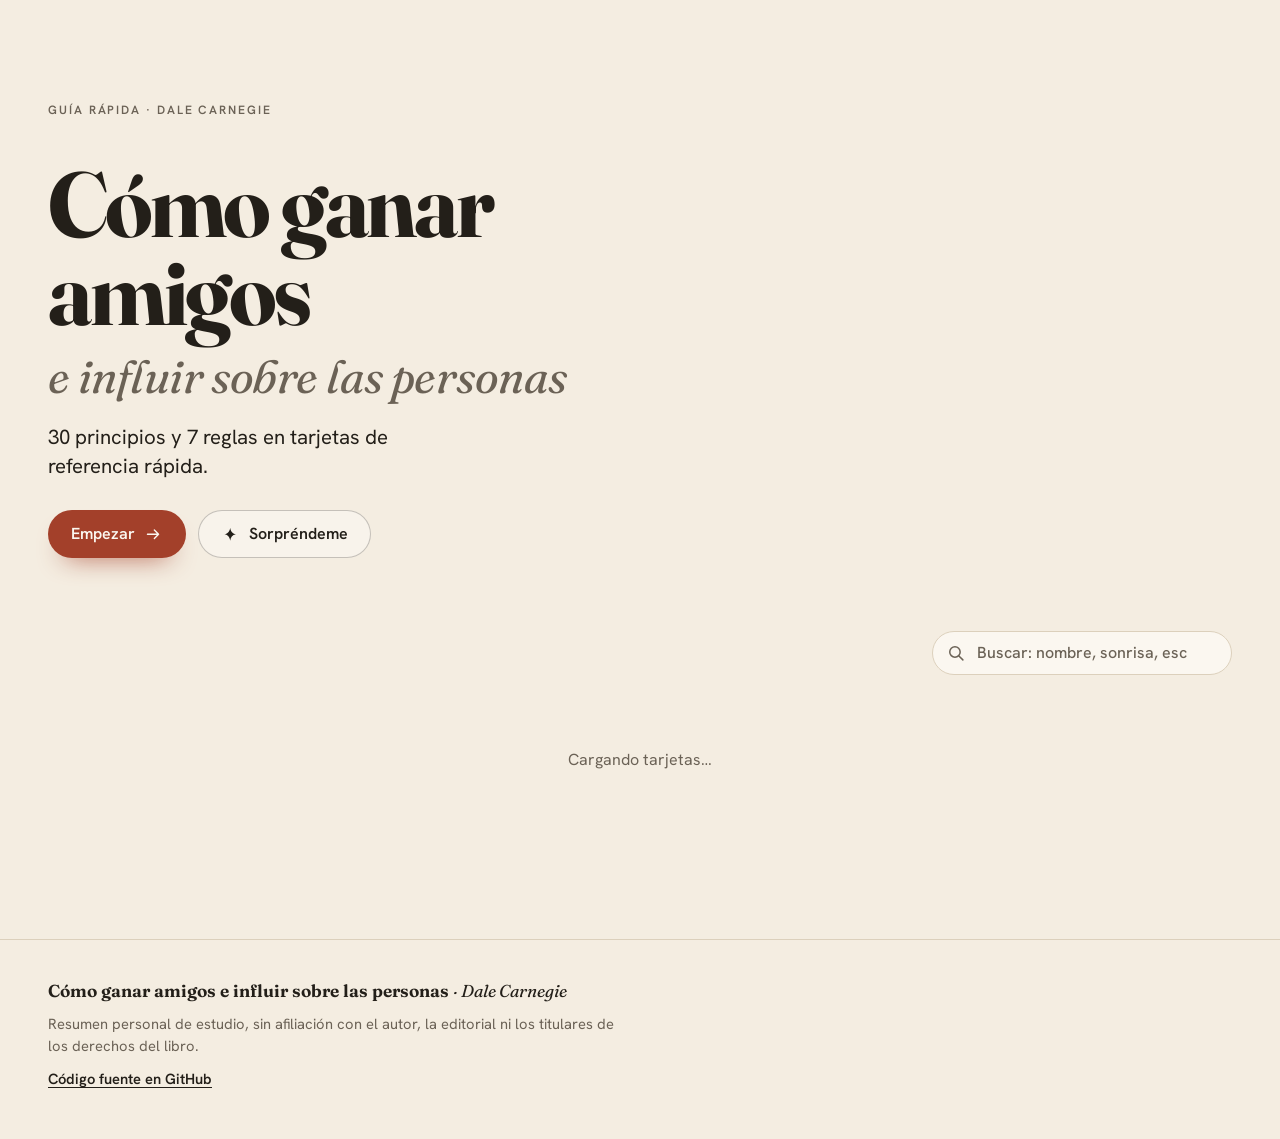
==== index.html @ 1bff11ca "Agrega la estructura de la página y los estilos editoriales Inicio, barra de secciones, galería y vi" ====
<!doctype html>
<html lang="es">
<head>
  <meta charset="utf-8">
  <meta name="viewport" content="width=device-width, initial-scale=1, viewport-fit=cover">
  <title>Cómo ganar amigos e influir sobre las personas · 30 principios y 7 reglas</title>
  <meta name="description" content="Los 30 principios y las 7 reglas del libro de Dale Carnegie en tarjetas de referencia rápida: qué significa cada uno, cómo aplicarlo y un mapa general.">
  <meta name="theme-color" content="#F4EDE1">
  <meta name="color-scheme" content="light">
  <link rel="canonical" href="https://metapro-art.github.io/como-ganar-amigos/">

  <!-- Compartir en redes (Open Graph y Twitter Card): las URL deben ser absolutas -->
  <meta property="og:type" content="website">
  <meta property="og:locale" content="es_LA">
  <meta property="og:site_name" content="Cómo ganar amigos · Tarjetas">
  <meta property="og:title" content="Cómo ganar amigos e influir sobre las personas">
  <meta property="og:description" content="30 principios y 7 reglas en tarjetas de referencia rápida.">
  <meta property="og:url" content="https://metapro-art.github.io/como-ganar-amigos/">
  <meta property="og:image" content="https://metapro-art.github.io/como-ganar-amigos/assets/img/og.jpg">
  <meta property="og:image:type" content="image/jpeg">
  <meta property="og:image:width" content="1200">
  <meta property="og:image:height" content="630">
  <meta property="og:image:alt" content="Mapa con los 30 principios del libro, agrupados en sus 4 partes.">
  <meta name="twitter:card" content="summary_large_image">
  <meta name="twitter:title" content="Cómo ganar amigos e influir sobre las personas">
  <meta name="twitter:description" content="30 principios y 7 reglas en tarjetas de referencia rápida.">
  <meta name="twitter:image" content="https://metapro-art.github.io/como-ganar-amigos/assets/img/og.jpg">
  <meta name="twitter:image:alt" content="Mapa con los 30 principios del libro, agrupados en sus 4 partes.">

  <link rel="icon" href="assets/icons/favicon.svg" type="image/svg+xml">
  <link rel="apple-touch-icon" href="assets/icons/apple-touch-icon.png">

  <link rel="preconnect" href="https://fonts.googleapis.com">
  <link rel="preconnect" href="https://fonts.gstatic.com" crossorigin>
  <link rel="stylesheet" href="https://fonts.googleapis.com/css2?family=Fraunces:ital,opsz,wght,SOFT@0,9..144,400..800,100;1,9..144,400..800,100&family=Hanken+Grotesk:wght@400..700&display=swap">
  <link rel="stylesheet" href="assets/css/styles.css">

  <link rel="preload" href="data/cards.json" as="fetch" crossorigin>
  <link rel="modulepreload" href="assets/js/data.js">
  <link rel="modulepreload" href="assets/js/search.js">
  <link rel="modulepreload" href="assets/js/gallery.js">
  <link rel="modulepreload" href="assets/js/viewer.js">
  <link rel="modulepreload" href="assets/js/ui.js">
  <script type="module" src="assets/js/app.js"></script>
</head>
<body>
  <!-- Iconos reutilizables: <svg class="icon"><use href="#i-nombre"/></svg> -->
  <svg xmlns="http://www.w3.org/2000/svg" hidden>
    <symbol id="i-arrow" viewBox="0 0 24 24"><path d="M4.5 12h14.5M13.5 6.5 19 12l-5.5 5.5"/></symbol>
    <symbol id="i-spark" viewBox="0 0 24 24"><path fill="currentColor" stroke="none" d="M12 3.5c.5 4.4 2.6 7.5 7.5 8.5-4.9 1-7 4.1-7.5 8.5-.5-4.4-2.6-7.5-7.5-8.5 4.9-1 7-4.1 7.5-8.5Z"/></symbol>
    <symbol id="i-search" viewBox="0 0 24 24"><circle cx="10.75" cy="10.75" r="6.25"/><path d="m15.5 15.5 4.75 4.75"/></symbol>
    <symbol id="i-close" viewBox="0 0 24 24"><path d="M6.5 6.5l11 11M17.5 6.5l-11 11"/></symbol>
    <symbol id="i-prev" viewBox="0 0 24 24"><path d="M14.5 5.5 8 12l6.5 6.5"/></symbol>
    <symbol id="i-next" viewBox="0 0 24 24"><path d="M9.5 5.5 16 12l-6.5 6.5"/></symbol>
    <symbol id="i-text" viewBox="0 0 24 24"><path d="M5 6.5h14M5 10.5h14M5 14.5h14M5 18.5h8.5"/></symbol>
    <symbol id="i-image" viewBox="0 0 24 24"><rect x="4.5" y="3" width="15" height="18" rx="2.5"/><path d="M8 8h8M8 11.5h5"/></symbol>
    <symbol id="i-download" viewBox="0 0 24 24"><path d="M12 4v11.5M7 10.5l5 5 5-5M5 19.5h14"/></symbol>
    <symbol id="i-share" viewBox="0 0 24 24"><path d="M12 14.5V3.75M8 7.5l4-4 4 4"/><path d="M8.5 10.5H7.25A2.25 2.25 0 0 0 5 12.75v5.5a2.25 2.25 0 0 0 2.25 2.25h9.5A2.25 2.25 0 0 0 19 18.25v-5.5a2.25 2.25 0 0 0-2.25-2.25H15.5"/></symbol>
    <symbol id="i-copy" viewBox="0 0 24 24"><rect x="8.5" y="8.5" width="11" height="11" rx="2.25"/><path d="M15.5 8.5V6.75A2.25 2.25 0 0 0 13.25 4.5h-6.5A2.25 2.25 0 0 0 4.5 6.75v6.5a2.25 2.25 0 0 0 2.25 2.25H8.5"/></symbol>
  </svg>

  <a class="skip-link" href="#galeria">Saltar a las tarjetas</a>

  <header class="hero">
    <div class="container hero-inner">
      <div class="hero-text">
        <p class="eyebrow">Guía rápida · Dale Carnegie</p>
        <h1 class="hero-title">
          Cómo ganar amigos
          <span class="hero-title-sub">e influir sobre las personas</span>
        </h1>
        <p class="hero-lead">30 principios y 7 reglas en tarjetas de referencia rápida.</p>
        <div class="hero-actions">
          <a class="btn btn-primary" href="#/mapa">
            Empezar <svg class="icon" aria-hidden="true"><use href="#i-arrow"/></svg>
          </a>
          <button class="btn btn-secondary" type="button" data-action="random">
            <svg class="icon" aria-hidden="true"><use href="#i-spark"/></svg> Sorpréndeme
          </button>
        </div>
      </div>
      <div class="hero-deck" aria-hidden="true"></div>
    </div>
  </header>

  <div class="sectionbar-sentinel" aria-hidden="true"></div>
  <nav class="sectionbar" aria-label="Secciones y búsqueda">
    <div class="container sectionbar-inner">
      <div class="chips" role="group" aria-label="Filtrar por sección"></div>
      <form class="search" role="search" action="#">
        <div class="search-field">
          <svg class="icon search-icon" aria-hidden="true"><use href="#i-search"/></svg>
          <label class="visually-hidden" for="buscar">Buscar en las tarjetas</label>
          <input class="search-input" id="buscar" type="search" placeholder="Buscar: nombre, sonrisa, escuchar…"
                 autocomplete="off" spellcheck="false" enterkeyhint="search">
          <button class="icon-btn search-clear" type="button" aria-label="Borrar búsqueda">
            <svg class="icon" aria-hidden="true"><use href="#i-close"/></svg>
          </button>
        </div>
        <button class="icon-btn search-toggle" type="button" aria-label="Buscar" aria-expanded="false" aria-controls="buscar">
          <svg class="icon" aria-hidden="true"><use href="#i-search"/></svg>
        </button>
      </form>
    </div>
  </nav>

  <main id="galeria" class="container gallery-wrap" tabindex="-1">
    <p class="search-status" role="status" aria-live="polite"></p>
    <div class="gallery" aria-busy="true">
      <p class="gallery-loading">Cargando tarjetas…</p>
    </div>
    <div class="empty" hidden>
      <p class="empty-title">No encontramos tarjetas con esa búsqueda.</p>
      <p>Prueba con otra palabra o mira todas las tarjetas.</p>
      <button class="btn btn-secondary" type="button" data-action="reset">Ver todas</button>
    </div>
    <noscript><p class="gallery-loading">Activa JavaScript para ver las tarjetas.</p></noscript>
  </main>

  <footer class="site-footer">
    <div class="container footer-inner">
      <p class="footer-title">Cómo ganar amigos e influir sobre las personas <span>· Dale Carnegie</span></p>
      <p>Resumen personal de estudio, sin afiliación con el autor, la editorial ni los titulares de los derechos del libro.
        <span data-note></span></p>
      <p><a href="https://github.com/Metapro-art/como-ganar-amigos">Código fuente en GitHub</a></p>
    </div>
  </footer>

  <div class="toast" role="status" aria-live="polite" aria-atomic="true"></div>

  <!-- Visor a pantalla completa -->
  <dialog class="viewer" aria-labelledby="visor-titulo" aria-describedby="visor-contador">
    <div class="viewer-glow" aria-hidden="true"></div>
    <header class="viewer-bar">
      <p class="viewer-section"><span class="viewer-dot" aria-hidden="true"></span><span class="viewer-section-label"></span></p>
      <p class="viewer-counter" id="visor-contador"></p>
      <button class="icon-btn viewer-close" type="button" aria-label="Cerrar visor" title="Cerrar (Esc)">
        <svg class="icon" aria-hidden="true"><use href="#i-close"/></svg>
      </button>
    </header>
    <h2 class="visually-hidden" id="visor-titulo"></h2>

    <div class="viewer-body">
      <figure class="viewer-stage">
        <div class="viewer-frame">
          <img class="viewer-placeholder" alt="" aria-hidden="true" draggable="false">
          <img class="viewer-img" alt="" draggable="false">
        </div>
      </figure>
      <section class="viewer-text" id="visor-texto" aria-label="Texto de la tarjeta" hidden></section>
    </div>

    <footer class="viewer-tools">
      <button class="tool" type="button" data-action="prev" title="Anterior (←)">
        <svg class="icon" aria-hidden="true"><use href="#i-prev"/></svg><span>Anterior</span>
      </button>
      <button class="tool" type="button" data-action="text" aria-expanded="false" aria-controls="visor-texto">
        <svg class="icon icon-when-closed" aria-hidden="true"><use href="#i-text"/></svg>
        <svg class="icon icon-when-open" aria-hidden="true"><use href="#i-image"/></svg>
        <span class="label-when-closed">Ver texto</span>
        <span class="label-when-open">Ocultar texto</span>
      </button>
      <a class="tool" data-action="download" href="#" download>
        <svg class="icon" aria-hidden="true"><use href="#i-download"/></svg><span>Descargar</span>
      </a>
      <button class="tool" type="button" data-action="share">
        <svg class="icon" aria-hidden="true"><use href="#i-share"/></svg><span>Compartir</span>
      </button>
      <button class="tool" type="button" data-action="next" title="Siguiente (→)">
        <svg class="icon" aria-hidden="true"><use href="#i-next"/></svg><span>Siguiente</span>
      </button>
    </footer>

    <p class="visually-hidden" aria-live="polite" data-live></p>
    <div class="toast" role="status" aria-live="polite" aria-atomic="true"></div>
  </dialog>
</body>
</html>
---- assets/css/styles.css ----
/* ==========================================================================
   Cómo ganar amigos — tarjetas de referencia rápida
   Mobile-first. Paleta, tipografías y medidas en las variables de :root.
   Los colores de cada sección llegan desde cards.json como --c (decorativo)
   y --c-text (versión con contraste AA para texto pequeño).
   ========================================================================== */

:root {
  --paper: #F4EDE1;
  --paper-2: #EDE4D3;
  --paper-light: #FBF7F0;
  --ink: #231F19;
  --muted: #6B6256;
  --line: #DCD0BC;
  --night: #17130F;
  --accent: #A3402A; /* terracota (Parte 1) */
  --accent-strong: #8A3522;

  --font-display: "Fraunces", "Iowan Old Style", "Palatino Linotype", "Book Antiqua", Georgia, serif;
  --font-text: "Hanken Grotesk", system-ui, -apple-system, "Segoe UI", Roboto, "Helvetica Neue", Arial, sans-serif;

  --card-ratio: 1440 / 2560; /* app.js lo actualiza desde cards.json */
  --card-ratio-n: 0.5625;

  --radius: 14px;
  --radius-sm: 10px;
  --shadow-1: 0 1px 2px rgb(35 31 25 / 0.07), 0 10px 22px -14px rgb(35 31 25 / 0.38);
  --shadow-2: 0 2px 6px rgb(35 31 25 / 0.08), 0 24px 44px -20px rgb(35 31 25 / 0.55);
  --ease: cubic-bezier(0.2, 0.75, 0.25, 1);
  --gutter: clamp(16px, 4.5vw, 48px);
  --bar-h: 60px;

  color-scheme: light;
}

/* ---------- Base ---------- */

*,
*::before,
*::after {
  box-sizing: border-box;
}

html {
  -webkit-text-size-adjust: 100%;
  text-size-adjust: 100%;
  scroll-padding-top: calc(var(--bar-h) + 16px);
}

html.has-viewer {
  overflow: hidden;
}

body {
  margin: 0;
  min-height: 100vh;
  background: var(--paper);
  color: var(--ink);
  font: 400 1rem/1.55 var(--font-text);
  -webkit-font-smoothing: antialiased;
  -moz-osx-font-smoothing: grayscale;
  -webkit-tap-highlight-color: transparent;
}

h1,
h2,
h3,
h4,
p,
ol,
ul,
figure {
  margin: 0;
}

img,
svg {
  display: block;
  max-width: 100%;
}

button,
input {
  font: inherit;
  color: inherit;
}

button {
  cursor: pointer;
}

a {
  color: inherit;
}

[hidden] {
  display: none !important;
}

:focus-visible {
  outline: 3px solid var(--ink);
  outline-offset: 3px;
}

.icon {
  width: 1.25em;
  height: 1.25em;
  flex: none;
  fill: none;
  stroke: currentColor;
  stroke-width: 1.8;
  stroke-linecap: round;
  stroke-linejoin: round;
}

.visually-hidden {
  position: absolute !important;
  width: 1px;
  height: 1px;
  margin: -1px;
  padding: 0;
  overflow: hidden;
  clip: rect(0 0 0 0);
  clip-path: inset(50%);
  white-space: nowrap;
  border: 0;
}

.skip-link {
  position: absolute;
  top: 12px;
  left: 12px;
  z-index: 100;
  padding: 10px 18px;
  border-radius: 999px;
  background: var(--ink);
  color: var(--paper-light);
  font-weight: 600;
  text-decoration: none;
  transform: translateY(-180%);
  transition: transform 0.2s var(--ease);
}

.skip-link:focus {
  transform: none;
}

.container {
  width: 100%;
  max-width: 1400px;
  margin-inline: auto;
  padding-left: max(var(--gutter), env(safe-area-inset-left));
  padding-right: max(var(--gutter), env(safe-area-inset-right));
}

.eyebrow {
  font: 600 0.75rem/1.35 var(--font-text);
  letter-spacing: 0.16em;
  text-transform: uppercase;
  color: var(--c-text, var(--muted));
}

/* ---------- Botones ---------- */

.btn {
  display: inline-flex;
  align-items: center;
  justify-content: center;
  gap: 0.55em;
  min-height: 48px;
  padding: 0.75em 1.4em;
  border: 1.5px solid transparent;
  border-radius: 999px;
  font: 600 1rem/1.1 var(--font-text);
  text-decoration: none;
  white-space: nowrap;
  transition: background-color 0.2s, border-color 0.2s, box-shadow 0.2s, transform 0.2s var(--ease);
}

.btn:active {
  transform: translateY(1px);
}

.btn .icon {
  width: 1.15em;
  height: 1.15em;
}

.btn-primary {
  background: var(--accent);
  color: var(--paper-light);
  box-shadow: 0 14px 26px -16px rgb(163 64 42 / 0.95);
}

.btn-primary:hover {
  background: var(--accent-strong);
}

.btn-secondary {
  border-color: rgb(35 31 25 / 0.24);
  background: rgb(255 255 255 / 0.35);
  color: var(--ink);
}

.btn-secondary:hover {
  border-color: var(--ink);
  background: rgb(255 255 255 / 0.6);
}

.btn-small {
  min-height: 42px;
  padding: 0.55em 1.1em;
  font-size: 0.92rem;
}

.icon-btn {
  display: inline-grid;
  place-items: center;
  width: 44px;
  height: 44px;
  flex: none;
  padding: 0;
  border: 0;
  border-radius: 50%;
  background: transparent;
  color: inherit;
}

.icon-btn .icon {
  width: 22px;
  height: 22px;
}

/* ---------- Inicio (hero) ---------- */

.hero {
  position: relative;
  overflow: hidden;
  padding-block: clamp(36px, 8vw, 104px) clamp(28px, 5vw, 64px);
}

.hero-inner {
  display: grid;
  grid-template-columns: minmax(0, 1fr);
  gap: clamp(28px, 6vw, 56px);
  align-items: center;
}

.hero-title {
  margin-top: 0.45em;
  font: 700 clamp(2.75rem, 9vw, 5.75rem)/0.96 var(--font-display);
  letter-spacing: -0.035em;
  text-wrap: balance;
}

.hero-title-sub {
  display: block;
  margin-top: 0.32em;
  font-size: 0.5em;
  font-style: italic;
  font-weight: 400;
  line-height: 1.15;
  letter-spacing: -0.012em;
  color: var(--muted);
}

.hero-lead {
  max-width: 31ch;
  margin: 1.15rem 0 1.75rem;
  font-size: clamp(1.07rem, 1.6vw, 1.3rem);
  line-height: 1.45;
}

.hero-actions {
  display: flex;
  flex-wrap: wrap;
  gap: 12px;
}

/* Abanico decorativo con las portadas de cada parte */
.hero-deck {
  --deck-w: clamp(100px, 27vw, 190px);
  position: relative;
  width: 100%;
  max-width: 560px;
  height: calc(var(--deck-w) * 1.78 + 28px);
  margin-inline: auto;
}

.deck-card {
  position: absolute;
  bottom: 6px;
  left: 50%;
  width: var(--deck-w);
  margin-left: calc(var(--deck-w) / -2);
  border-radius: var(--radius-sm);
  overflow: hidden;
  box-shadow: var(--shadow-2);
  transform-origin: 50% 165%;
  transform: rotate(calc(var(--i) * 7deg));
  transition: transform 0.4s var(--ease), box-shadow 0.4s;
}

.deck-card img {
  width: 100%;
  height: auto;
  background: var(--paper-2);
}

@media (hover: hover) {
  .deck-card:hover {
    transform: rotate(calc(var(--i) * 7deg)) translateY(-16px);
  }
}

@media (min-width: 900px) {
  .hero-inner {
    grid-template-columns: minmax(0, 1.15fr) minmax(0, 0.85fr);
  }

  .hero-deck {
    --deck-w: clamp(150px, 14vw, 205px);
  }
}

/* ---------- Barra fija: secciones y búsqueda ---------- */

.sectionbar-sentinel {
  height: 1px;
}

.sectionbar {
  position: sticky;
  top: 0;
  z-index: 30;
  background: rgb(244 237 225 / 0.92);
  -webkit-backdrop-filter: blur(12px) saturate(1.3);
  backdrop-filter: blur(12px) saturate(1.3);
  border-bottom: 1px solid transparent;
  transition: border-color 0.2s, box-shadow 0.25s;
}

.sectionbar.is-stuck {
  border-bottom-color: var(--line);
  box-shadow: 0 12px 30px -24px rgb(35 31 25 / 0.6);
}

.sectionbar-inner {
  display: flex;
  align-items: center;
  gap: 8px;
  min-height: var(--bar-h);
}

.chips {
  flex: 1;
  min-width: 0;
  display: flex;
  gap: 8px;
  margin-left: -6px;
  padding: 10px 32px 10px 6px;
  overflow-x: auto;
  scrollbar-width: none;
  -webkit-mask-image: linear-gradient(90deg, #000 calc(100% - 32px), transparent);
  mask-image: linear-gradient(90deg, #000 calc(100% - 32px), transparent);
}

.chips::-webkit-scrollbar {
  display: none;
}

.chip {
  flex: none;
  display: inline-flex;
  align-items: center;
  gap: 8px;
  min-height: 40px;
  padding: 0 16px;
  border: 1px solid var(--line);
  border-radius: 999px;
  background: rgb(255 255 255 / 0.4);
  color: var(--ink);
  font: 600 0.92rem/1 var(--font-text);
  white-space: nowrap;
  transition: background-color 0.2s, border-color 0.2s, color 0.2s;
}

.chip:hover {
  border-color: var(--c-text, var(--ink));
}

.chip-dot {
  width: 9px;
  height: 9px;
  border-radius: 50%;
  background: var(--c);
}

.chip[aria-pressed="true"] {
  border-color: transparent;
  background: var(--c-text, var(--ink));
  color: var(--paper-light);
}

.chip[aria-pressed="true"] .chip-dot {
  background: var(--paper-light);
}

.search {
  display: flex;
  align-items: center;
  flex: none;
}

.search-field {
  position: relative;
  display: none;
  align-items: center;
  width: 100%;
}

.search-input {
  width: 100%;
  height: 44px;
  padding: 0 44px 0 44px;
  border: 1px solid var(--line);
  border-radius: 999px;
  background: var(--paper-light);
  color: var(--ink);
  font: 500 1rem/1 var(--font-text);
  -webkit-appearance: none;
  appearance: none;
}

.search-input::placeholder {
  color: var(--muted);
  opacity: 1;
}

.search-input:focus {
  outline: none;
  border-color: var(--ink);
  box-shadow: 0 0 0 3px rgb(35 31 25 / 0.16);
}

.search-input::-webkit-search-cancel-button {
  display: none;
  -webkit-appearance: none;
}

.search-icon {
  position: absolute;
  left: 14px;
  width: 20px;
  height: 20px;
  color: var(--muted);
  pointer-events: none;
}

.search-clear {
  position: absolute;
  right: 2px;
  display: none;
  width: 40px;
  height: 40px;
  color: var(--muted);
}

.search-clear:hover {
  color: var(--ink);
}

.sectionbar.has-query .search-clear {
  display: inline-grid;
}

.search-toggle {
  border: 1px solid var(--line);
  background: rgb(255 255 255 / 0.4);
}

.search-toggle:hover {
  border-color: var(--ink);
}

/* Pantallas angostas: la búsqueda se despliega en lugar de los chips */
@media (max-width: 1079.98px) {
  .sectionbar.is-searching .chips,
  .sectionbar.is-searching .search-toggle {
    display: none;
  }

  .sectionbar.is-searching .search {
    flex: 1;
    padding-block: 8px;
  }

  .sectionbar.is-searching .search-field {
    display: flex;
  }

  .sectionbar.is-searching .search-clear {
    display: inline-grid;
  }
}

@media (min-width: 1080px) {
  .search-toggle {
    display: none;
  }

  .search-field {
    display: flex;
    width: 300px;
  }
}

/* ---------- Galería ---------- */

.gallery-wrap {
  padding-bottom: clamp(56px, 8vw, 104px);
}

.gallery-wrap:focus {
  outline: none;
}

.search-status:not(:empty) {
  padding-top: 22px;
  color: var(--muted);
  font-weight: 600;
}

.gallery-loading {
  padding-block: 64px;
  color: var(--muted);
  text-align: center;
}

.group {
  padding-top: clamp(36px, 6vw, 72px);
}

.group:not([hidden]) ~ .group:not([hidden]) {
  margin-top: clamp(36px, 6vw, 72px);
  border-top: 1px solid var(--line);
}

.group-head {
  display: grid;
  grid-template-columns: auto minmax(0, 1fr);
  column-gap: clamp(14px, 2.6vw, 30px);
  align-items: start;
  margin-bottom: clamp(22px, 3vw, 36px);
}

.group-num {
  font: 700 clamp(4.4rem, 13vw, 8.25rem)/0.8 var(--font-display);
  letter-spacing: -0.045em;
  font-variant-numeric: lining-nums;
  color: var(--c);
  user-select: none;
}

.group-text {
  padding-top: 0.3rem;
}

.group-title {
  max-width: 30ch;
  margin-top: 0.4rem;
  font: 650 clamp(1.4rem, 2.8vw, 2.05rem)/1.12 var(--font-display);
  letter-spacing: -0.018em;
  text-wrap: balance;
}

.group-summary {
  max-width: 62ch;
  margin-top: 0.6rem;
  color: var(--muted);
  font-size: clamp(0.98rem, 1.2vw, 1.06rem);
}

.group-note {
  margin-top: 0.5rem;
  color: var(--muted);
  font-size: 0.88rem;
  font-style: italic;
}

.grid {
  display: grid;
  grid-template-columns: repeat(2, minmax(0, 1fr));
  gap: 26px 14px;
  padding: 0;
  list-style: none;
}

@media (min-width: 600px) {
  .grid {
    grid-template-columns: repeat(3, minmax(0, 1fr));
    gap: 30px 18px;
  }
}

@media (min-width: 760px) {
  .grid {
    grid-template-columns: repeat(4, minmax(0, 1fr));
  }
}

@media (min-width: 1100px) {
  .grid {
    grid-template-columns: repeat(5, minmax(0, 1fr));
    gap: 34px 22px;
  }
}

@media (min-width: 1360px) {
  .grid {
    grid-template-columns: repeat(6, minmax(0, 1fr));
  }
}

/* Grupo de una sola tarjeta (el mapa): miniatura y texto lado a lado */
.group--single {
  display: grid;
  grid-template-columns: minmax(0, 5fr) minmax(0, 6fr);
  gap: 18px;
  align-items: center;
}

.group--single .grid {
  order: -1;
  grid-template-columns: minmax(0, 1fr);
}

.group--single .group-head {
  grid-template-columns: minmax(0, 1fr);
  row-gap: 10px;
  margin: 0;
}

@media (min-width: 760px) {
  .group--single {
    grid-template-columns: minmax(0, 230px) minmax(0, 1fr);
    gap: clamp(28px, 4vw, 52px);
  }
}

.tile-link {
  display: block;
  border-radius: 12px;
  text-decoration: none;
}

.tile-link:focus-visible {
  outline-color: var(--c-text, var(--ink));
  outline-offset: 5px;
}

.tile-media {
  display: block;
  aspect-ratio: var(--card-ratio);
  border-radius: var(--radius-sm);
  overflow: hidden;
  background: var(--paper-2);
  background: color-mix(in srgb, var(--c) 16%, var(--paper-2));
  box-shadow: var(--shadow-1);
  transition: transform 0.3s var(--ease), box-shadow 0.3s var(--ease);
}

/* Las miniaturas se cargan al acercarse a la pantalla (gallery.js) y aparecen con un fundido */
.tile-media img {
  width: 100%;
  height: 100%;
  object-fit: cover;
  opacity: 0;
  transition: opacity 0.35s ease;
}

.tile-media img.is-loaded {
  opacity: 1;
}

@media (hover: hover) {
  .tile-link:hover .tile-media {
    transform: translateY(-4px);
    box-shadow: var(--shadow-2);
  }
}

.tile-cap {
  display: flex;
  align-items: baseline;
  gap: 0.5em;
  margin-top: 0.75rem;
  padding-inline: 2px;
}

.tile-cap--stack {
  flex-direction: column;
  gap: 0.25rem;
}

.tile-num {
  min-width: 1.05em;
  font: 700 1.2rem/1 var(--font-display);
  font-variant-numeric: lining-nums;
  color: var(--c-text);
}

.tile-kicker {
  font: 700 0.68rem/1.2 var(--font-text);
  letter-spacing: 0.15em;
  text-transform: uppercase;
  color: var(--c-text);
}

.tile-title {
  font-size: 0.93rem;
  font-weight: 500;
  line-height: 1.3;
  text-wrap: pretty;
}

.empty {
  display: grid;
  justify-items: center;
  gap: 10px;
  margin-top: 40px;
  padding: 36px 24px;
  border: 1px dashed var(--line);
  border-radius: var(--radius);
  color: var(--muted);
  text-align: center;
}

.empty-title {
  color: var(--ink);
  font: 650 1.3rem/1.25 var(--font-display);
}

.empty .btn {
  margin-top: 8px;
}

/* ---------- Pie ---------- */

.site-footer {
  padding-block: 40px calc(48px + env(safe-area-inset-bottom));
  border-top: 1px solid var(--line);
  color: var(--muted);
  font-size: 0.92rem;
}

.footer-inner {
  display: grid;
  gap: 10px;
}

.footer-inner > p {
  max-width: 72ch;
}

.footer-title {
  color: var(--ink);
  font: 650 1.08rem/1.3 var(--font-display);
}

.footer-title span {
  font-style: italic;
  font-weight: 400;
}

.site-footer a {
  color: var(--ink);
  font-weight: 600;
  text-underline-offset: 3px;
}

/* ---------- Avisos (toast) ---------- */

.toast {
  position: fixed;
  left: 50%;
  bottom: calc(24px + env(safe-area-inset-bottom));
  z-index: 60;
  max-width: min(92vw, 420px);
  padding: 12px 20px;
  border-radius: 999px;
  background: var(--ink);
  color: var(--paper-light);
  font-size: 0.95rem;
  font-weight: 600;
  text-align: center;
  box-shadow: var(--shadow-2);
  opacity: 0;
  pointer-events: none;
  transform: translate(-50%, 16px);
  transition: opacity 0.2s, transform 0.3s var(--ease);
}

.toast.is-visible {
  opacity: 1;
  transform: translate(-50%, 0);
}

.toast:empty {
  visibility: hidden;
}

/* ==========================================================================
   Visor a pantalla completa
   ========================================================================== */

.viewer {
  position: fixed;
  inset: 0;
  width: 100%;
  height: 100%;
  max-width: none;
  max-height: none;
  margin: 0;
  padding: 0;
  border: 0;
  overflow: hidden;
  background: var(--night);
  color: var(--paper);
  overscroll-behavior: contain;
}

.viewer[open] {
  display: grid;
  /* minmax(0, …): un rótulo largo no debe ensanchar el visor más que la pantalla */
  grid-template-columns: minmax(0, 1fr);
  grid-template-rows: auto minmax(0, 1fr) auto;
  animation: viewer-in 0.25s ease both;
}

.viewer.is-closing {
  animation: viewer-out 0.18s ease both;
}

.viewer::backdrop {
  background: var(--night);
}

@keyframes viewer-in {
  from {
    opacity: 0;
  }
}

@keyframes viewer-out {
  to {
    opacity: 0;
  }
}

/* Resplandor con el color de la sección */
.viewer-glow {
  position: absolute;
  inset: 0;
  pointer-events: none;
  color: var(--c, var(--muted));
  background: radial-gradient(70% 55% at 50% 42%, currentColor, transparent 72%);
  opacity: 0.34;
  transition: color 0.5s ease;
}

.viewer-bar,
.viewer-body,
.viewer-tools {
  position: relative;
  z-index: 1;
}

.viewer-bar {
  display: flex;
  align-items: center;
  gap: 14px;
  padding: calc(8px + env(safe-area-inset-top)) max(10px, env(safe-area-inset-right)) 6px max(18px, env(safe-area-inset-left));
}

.viewer-section {
  flex: 1;
  min-width: 0;
  display: flex;
  align-items: center;
  gap: 10px;
  color: rgb(244 237 225 / 0.84);
  font: 600 0.72rem/1.2 var(--font-text);
  letter-spacing: 0.14em;
  text-transform: uppercase;
}

.viewer-section-label {
  overflow: hidden;
  text-overflow: ellipsis;
  white-space: nowrap;
}

.viewer-dot {
  flex: none;
  width: 10px;
  height: 10px;
  border-radius: 50%;
  background: var(--c);
  box-shadow: 0 0 0 2px rgb(244 237 225 / 0.3);
}

.viewer-counter {
  color: rgb(244 237 225 / 0.92);
  font: 600 1.05rem/1 var(--font-display);
  font-variant-numeric: lining-nums tabular-nums;
  white-space: nowrap;
}

.viewer .icon-btn {
  background: rgb(244 237 225 / 0.08);
}

.viewer .icon-btn:hover {
  background: rgb(244 237 225 / 0.18);
}

.viewer :focus-visible {
  outline-color: var(--paper);
}

.viewer-body {
  display: grid;
  grid-template-columns: minmax(0, 1fr);
  min-height: 0;
}

.viewer-stage {
  container-type: size;
  display: grid;
  place-items: center;
  min-width: 0;
  min-height: 0;
  padding: 6px 16px 10px;
  touch-action: pan-y pinch-zoom;
  -webkit-user-select: none;
  user-select: none;
}

.viewer.is-zoomed .viewer-stage {
  touch-action: auto;
}

.viewer-frame {
  position: relative;
  width: min(100cqw, 100cqh * var(--card-ratio-n));
  aspect-ratio: var(--card-ratio);
  border-radius: 12px;
  overflow: hidden;
  background: rgb(244 237 225 / 0.06);
  box-shadow: 0 30px 70px -24px rgb(0 0 0 / 0.75), 0 0 0 1px rgb(244 237 225 / 0.06);
  transition: transform 0.3s var(--ease);
}

.viewer-frame.is-dragging {
  transition: none;
  cursor: grabbing;
}

.viewer-frame img {
  position: absolute;
  inset: 0;
  width: 100%;
  height: 100%;
}

.viewer-img {
  opacity: 0;
  transition: opacity 0.25s ease;
}

.viewer-frame.is-loaded .viewer-img {
  opacity: 1;
}

.viewer-frame.is-entering {
  animation: frame-in 0.38s var(--ease) both;
}

.viewer-frame.slide-next {
  animation: slide-in-next 0.3s var(--ease) both;
}

.viewer-frame.slide-prev {
  animation: slide-in-prev 0.3s var(--ease) both;
}

@keyframes frame-in {
  from {
    opacity: 0;
    transform: translateY(14px) scale(0.97);
  }
}

@keyframes slide-in-next {
  from {
    opacity: 0;
    transform: translateX(44px);
  }
}

@keyframes slide-in-prev {
  from {
    opacity: 0;
    transform: translateX(-44px);
  }
}

/* Panel «Ver texto»: en el celular reemplaza la imagen; en pantallas anchas va al lado */
.viewer-text {
  min-height: 0;
  margin: 6px 12px 10px;
  overflow-y: auto;
  overscroll-behavior: contain;
  border-radius: 18px;
  background: var(--paper);
  color: var(--ink);
  box-shadow: 0 30px 70px -30px rgb(0 0 0 / 0.85);
  animation: text-in 0.25s var(--ease) both;
}

.viewer-text :focus-visible {
  outline-color: var(--ink);
}

@keyframes text-in {
  from {
    opacity: 0;
    transform: translateY(12px);
  }
}

.viewer.is-text-open .viewer-stage {
  display: none;
}

@media (min-width: 1024px) {
  .viewer.is-text-open .viewer-body {
    grid-template-columns: minmax(0, 1fr) minmax(360px, 32rem);
  }

  .viewer.is-text-open .viewer-stage {
    display: grid;
  }

  .viewer-text {
    margin: 6px max(24px, env(safe-area-inset-right)) 12px 0;
  }
}

.vt-inner {
  display: grid;
  max-width: 64ch;
  padding: clamp(22px, 5vw, 38px);
}

.vt-title {
  margin-top: 0.45em;
  font: 700 clamp(1.65rem, 5vw, 2.15rem)/1.08 var(--font-display);
  letter-spacing: -0.02em;
  text-wrap: balance;
}

.vt-subtitle {
  margin-top: 0.5em;
  color: var(--muted);
  font: italic 400 1.12rem/1.35 var(--font-display);
}

.vt-label {
  display: flex;
  align-items: center;
  gap: 12px;
  margin: 28px 0 10px;
  color: var(--c-text, var(--muted));
  font: 700 0.72rem/1.2 var(--font-text);
  letter-spacing: 0.16em;
  text-transform: uppercase;
}

.vt-label::after {
  content: "";
  flex: 1;
  height: 1px;
  background: var(--line);
}

.vt-definition,
.vt-summary {
  font-size: 1.06rem;
  line-height: 1.62;
}

.vt-summary {
  margin-top: 20px;
}

.vt-howto {
  margin-top: 24px;
  padding: 2px 20px 20px;
  border-radius: var(--radius);
  background: var(--paper-2);
}

.vt-howto .vt-label {
  margin-top: 18px;
}

.vt-howto ul {
  display: grid;
  gap: 10px;
  padding: 0;
  list-style: none;
}

.vt-howto li {
  position: relative;
  padding-left: 24px;
  line-height: 1.45;
}

.vt-howto li::before {
  content: "";
  position: absolute;
  top: 0.5em;
  left: 3px;
  width: 8px;
  height: 8px;
  border-radius: 1px;
  background: var(--c);
  transform: rotate(45deg);
}

.vt-list {
  display: grid;
  margin-top: 8px;
  padding: 0;
  list-style: none;
}

.vt-list a {
  display: flex;
  align-items: baseline;
  gap: 14px;
  padding: 11px 0;
  border-bottom: 1px solid var(--line);
  text-decoration: none;
}

.vt-list a:hover span:last-child {
  text-decoration: underline;
  text-underline-offset: 3px;
}

.vt-num {
  min-width: 1.4em;
  color: var(--c-text);
  font: 700 1.05rem/1 var(--font-display);
  font-variant-numeric: lining-nums;
}

.vt-copy {
  justify-self: start;
  margin-top: 28px;
  border-color: rgb(35 31 25 / 0.22);
  background: transparent;
  color: var(--ink);
}

.vt-copy:hover {
  border-color: var(--ink);
}

/* Barra inferior de herramientas */
.viewer-tools {
  display: grid;
  grid-template-columns: repeat(5, minmax(0, 1fr));
  gap: 4px;
  padding: 4px max(8px, env(safe-area-inset-right)) calc(8px + env(safe-area-inset-bottom)) max(8px, env(safe-area-inset-left));
}

.tool {
  display: grid;
  justify-items: center;
  align-content: center;
  gap: 5px;
  min-height: 58px;
  padding: 6px 2px;
  border: 0;
  border-radius: 14px;
  background: transparent;
  color: rgb(244 237 225 / 0.88);
  font: 600 0.72rem/1.1 var(--font-text);
  text-align: center;
  text-decoration: none;
  transition: background-color 0.2s, color 0.2s, opacity 0.2s;
}

.tool .icon {
  width: 24px;
  height: 24px;
}

.tool:hover {
  background: rgb(244 237 225 / 0.1);
  color: var(--paper);
}

.tool:disabled {
  opacity: 0.3;
  cursor: default;
  background: transparent;
}

.tool[aria-expanded="true"] {
  background: rgb(244 237 225 / 0.16);
  color: var(--paper);
}

.tool .label-when-open,
.tool .icon-when-open,
.tool[aria-expanded="true"] .label-when-closed,
.tool[aria-expanded="true"] .icon-when-closed {
  display: none;
}

.tool[aria-expanded="true"] .label-when-open,
.tool[aria-expanded="true"] .icon-when-open {
  display: block;
}

@media (min-width: 720px) {
  .viewer-tools {
    display: flex;
    justify-content: center;
    gap: 10px;
    padding-top: 8px;
  }

  .tool {
    display: inline-flex;
    align-items: center;
    gap: 8px;
    min-height: 46px;
    padding: 0 18px;
    border-radius: 999px;
    background: rgb(244 237 225 / 0.08);
    font-size: 0.92rem;
  }

  .tool .icon {
    width: 20px;
    height: 20px;
  }
}

.viewer .toast {
  bottom: calc(96px + env(safe-area-inset-bottom));
  background: var(--paper-light);
  color: var(--ink);
}

/* ---------- Movimiento reducido ---------- */

@media (prefers-reduced-motion: reduce) {
  *,
  *::before,
  *::after {
    animation-duration: 0.01ms !important;
    animation-iteration-count: 1 !important;
    transition-duration: 0.01ms !important;
    scroll-behavior: auto !important;
  }
}
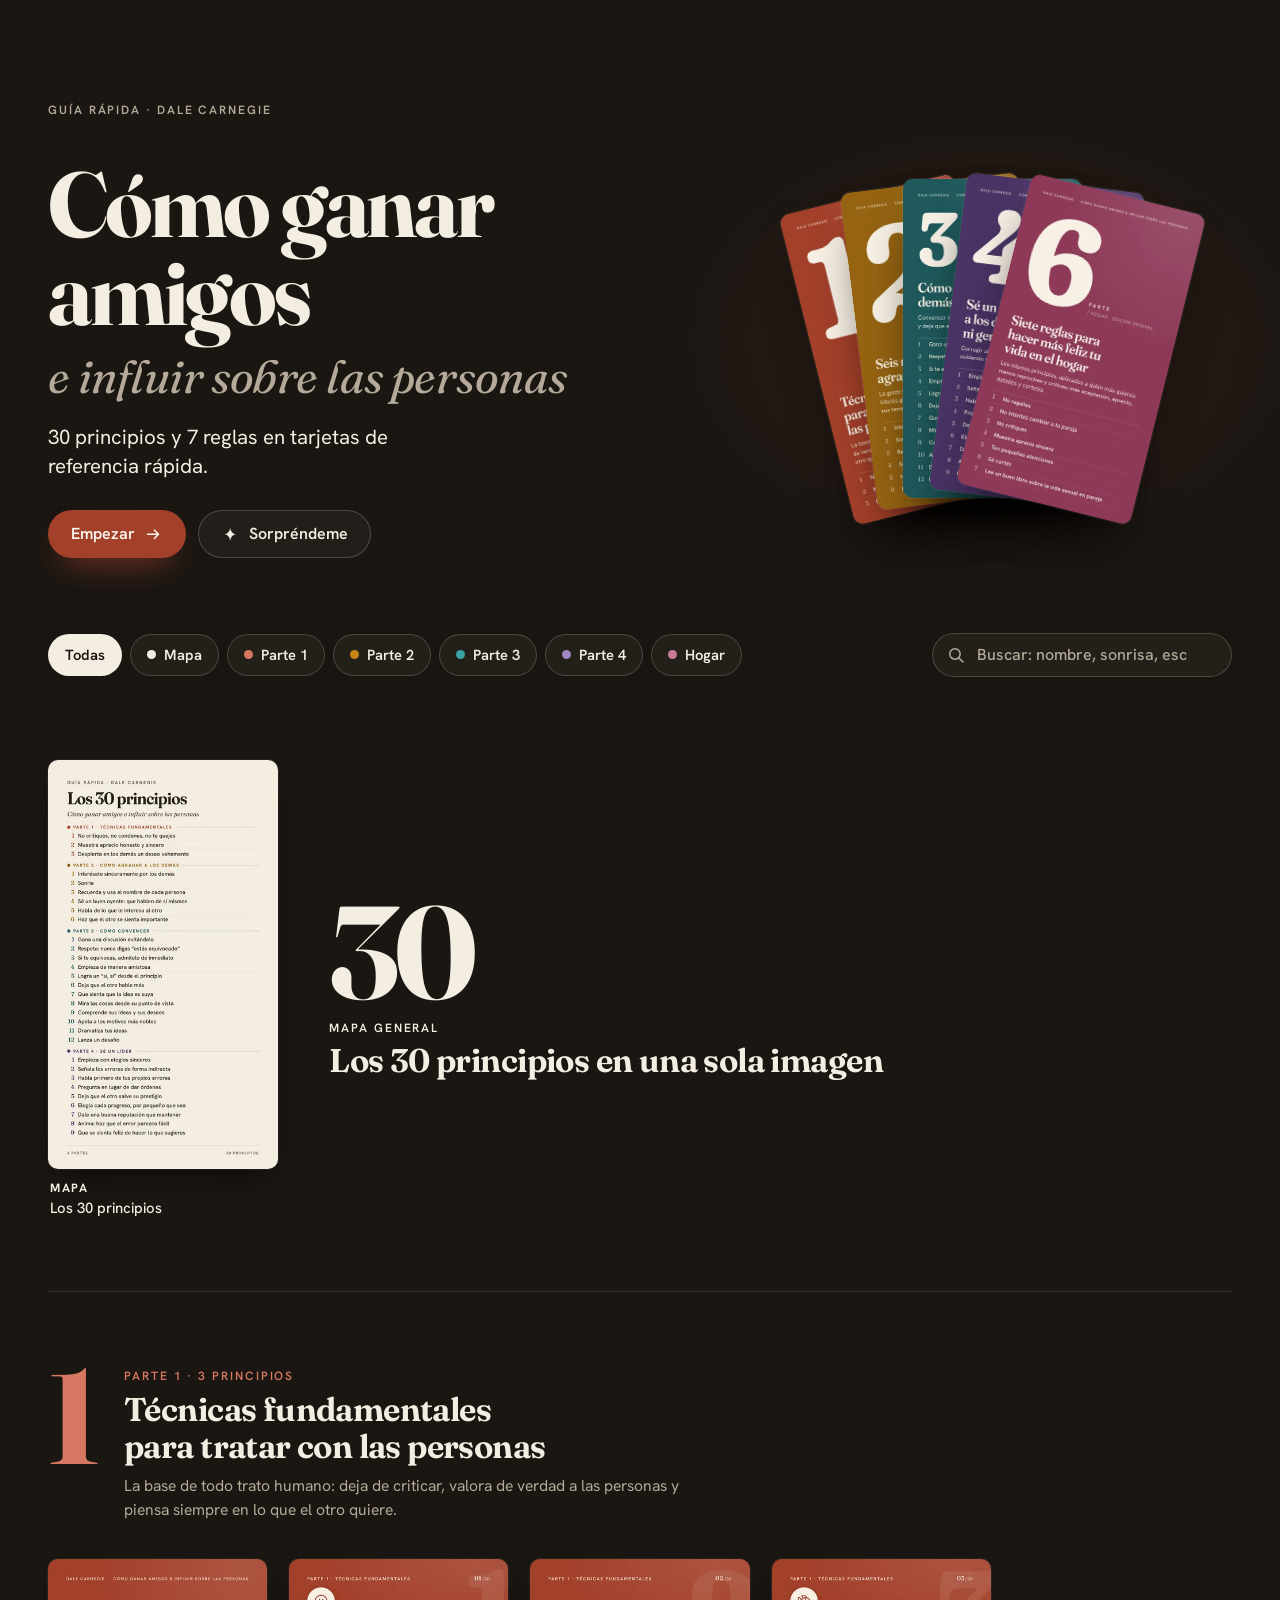
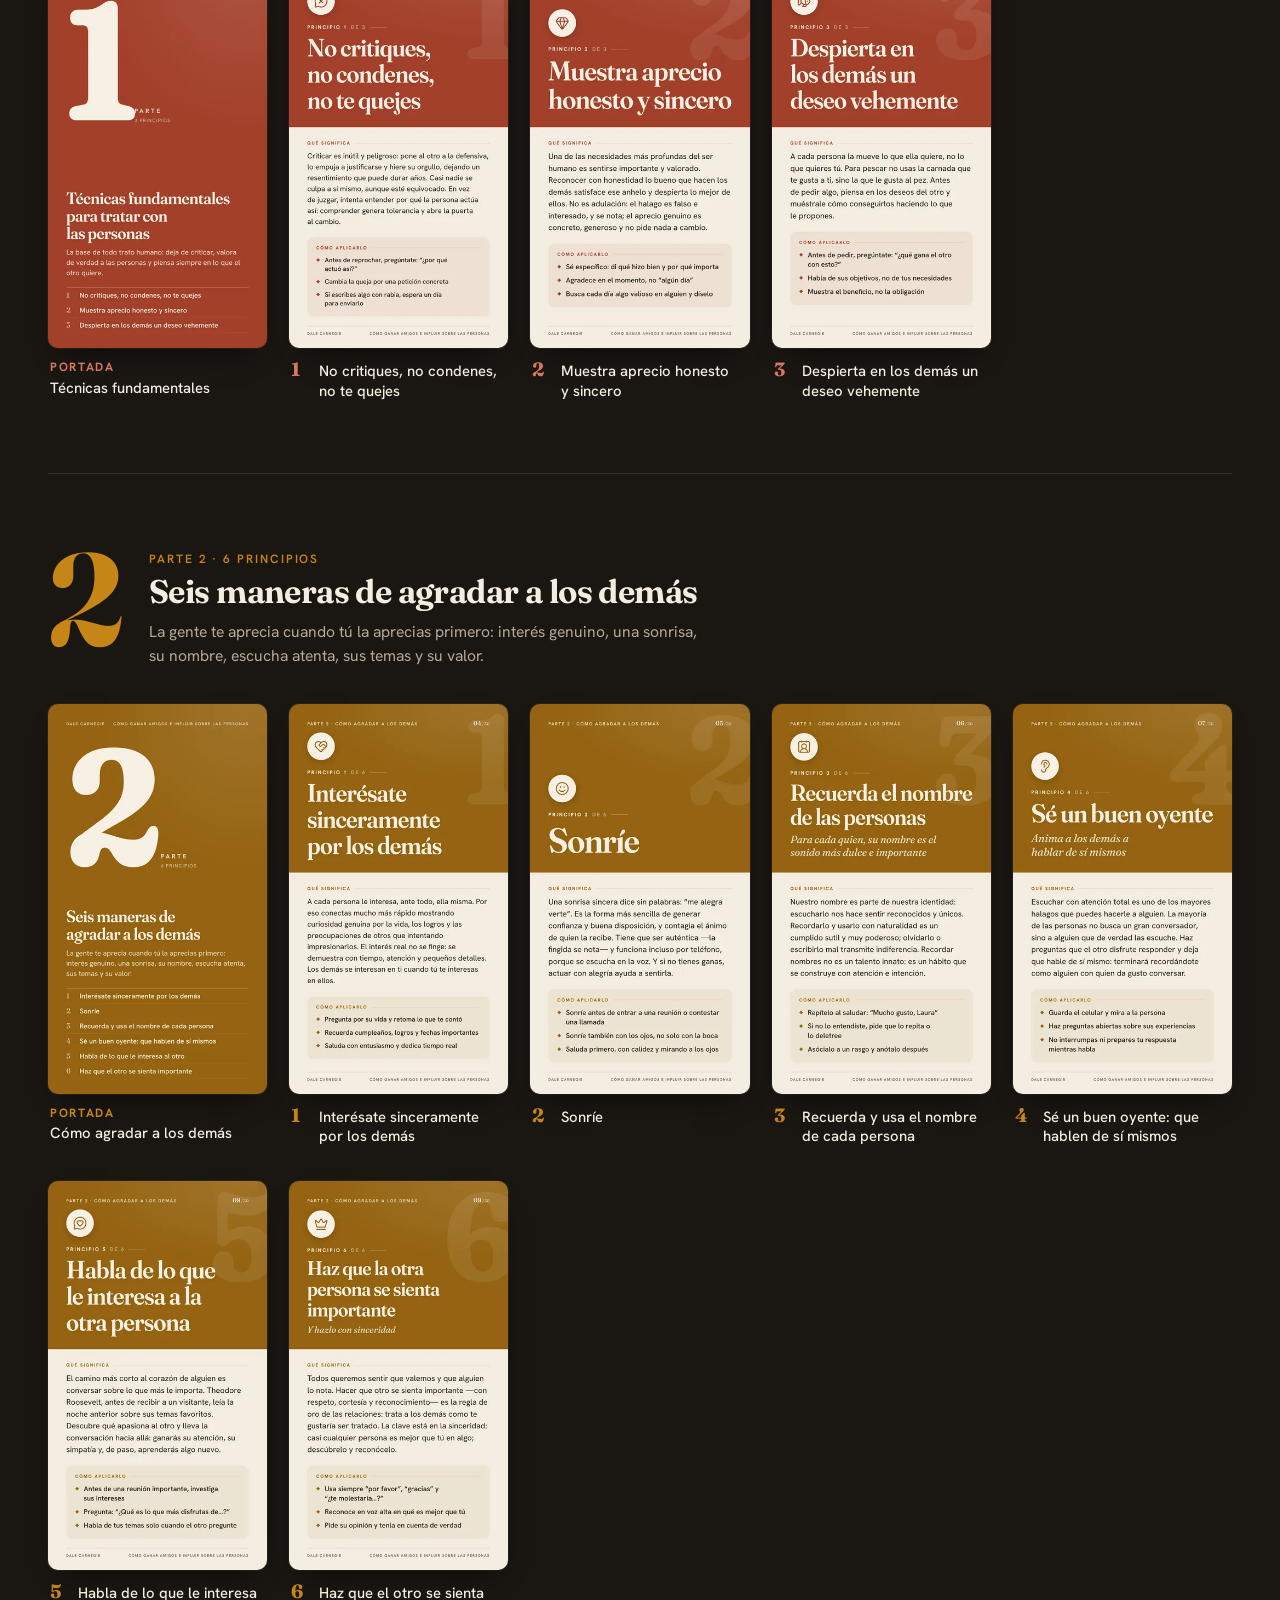
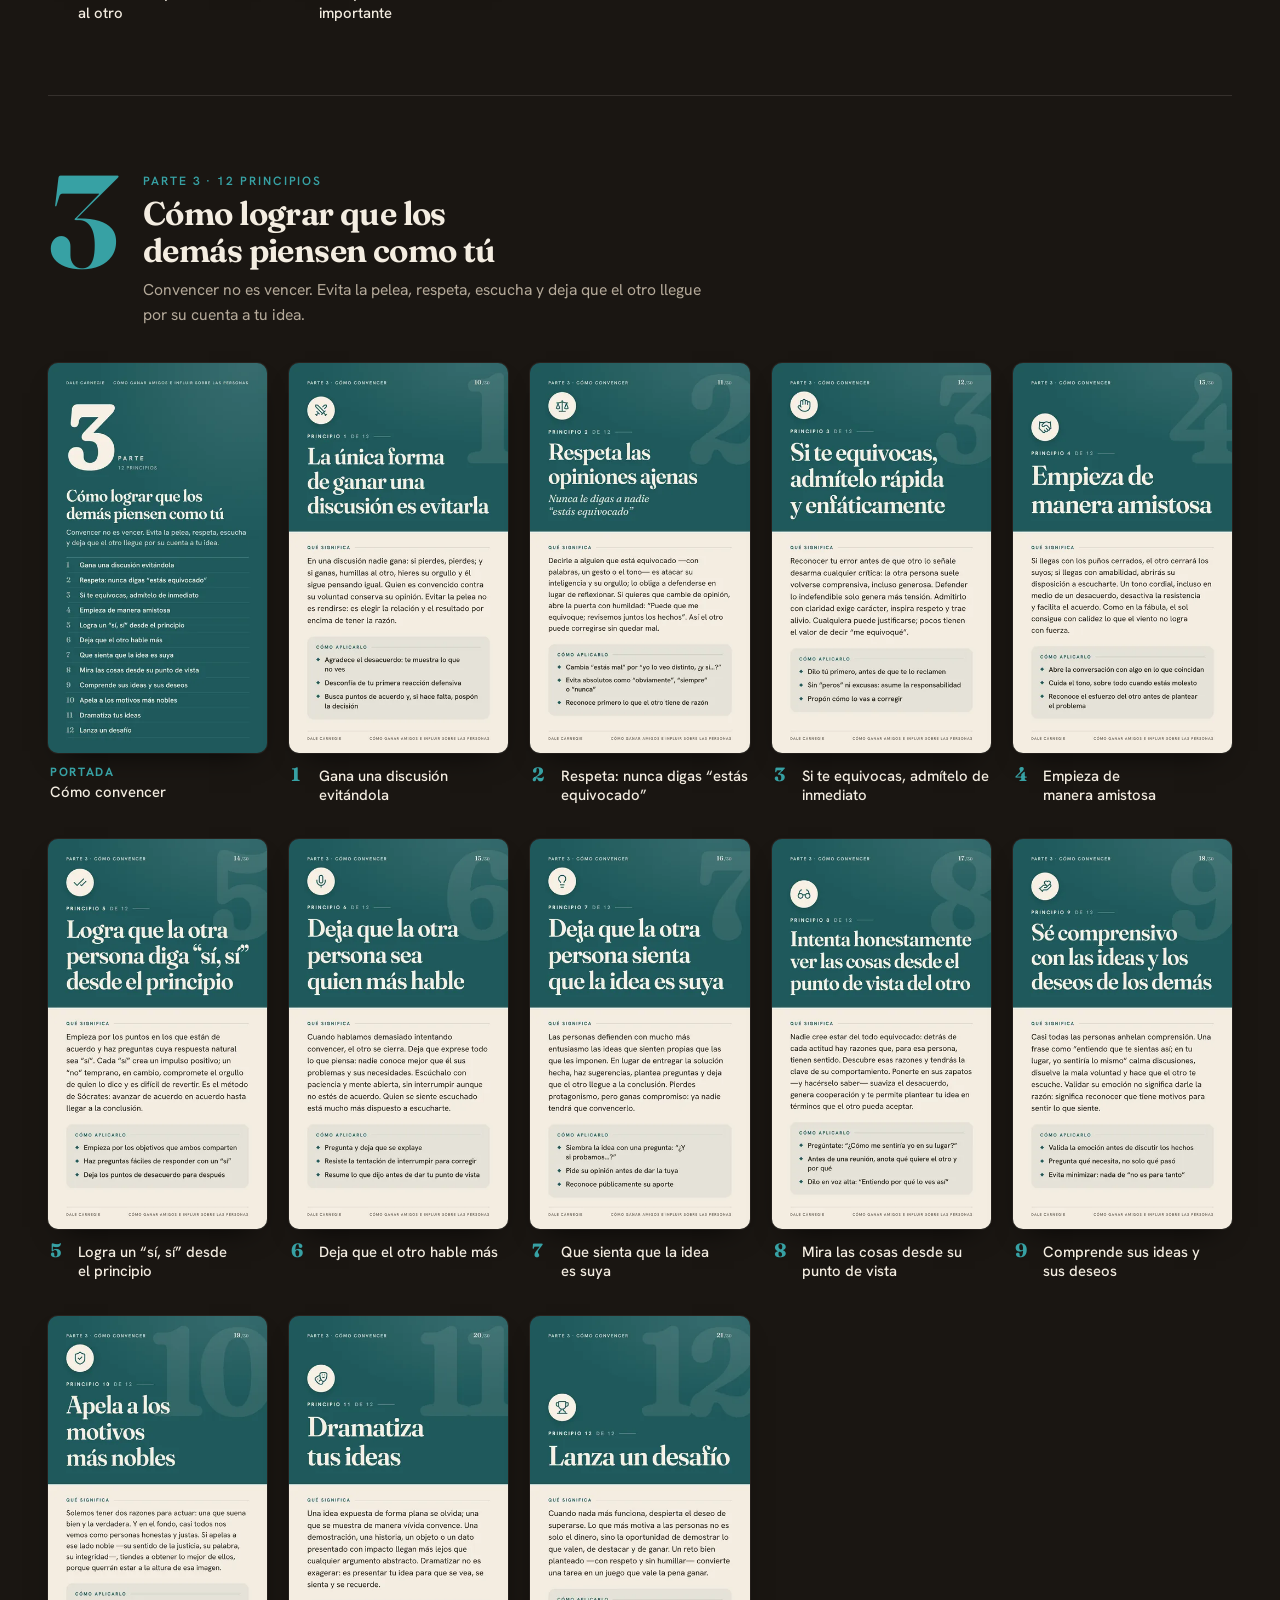
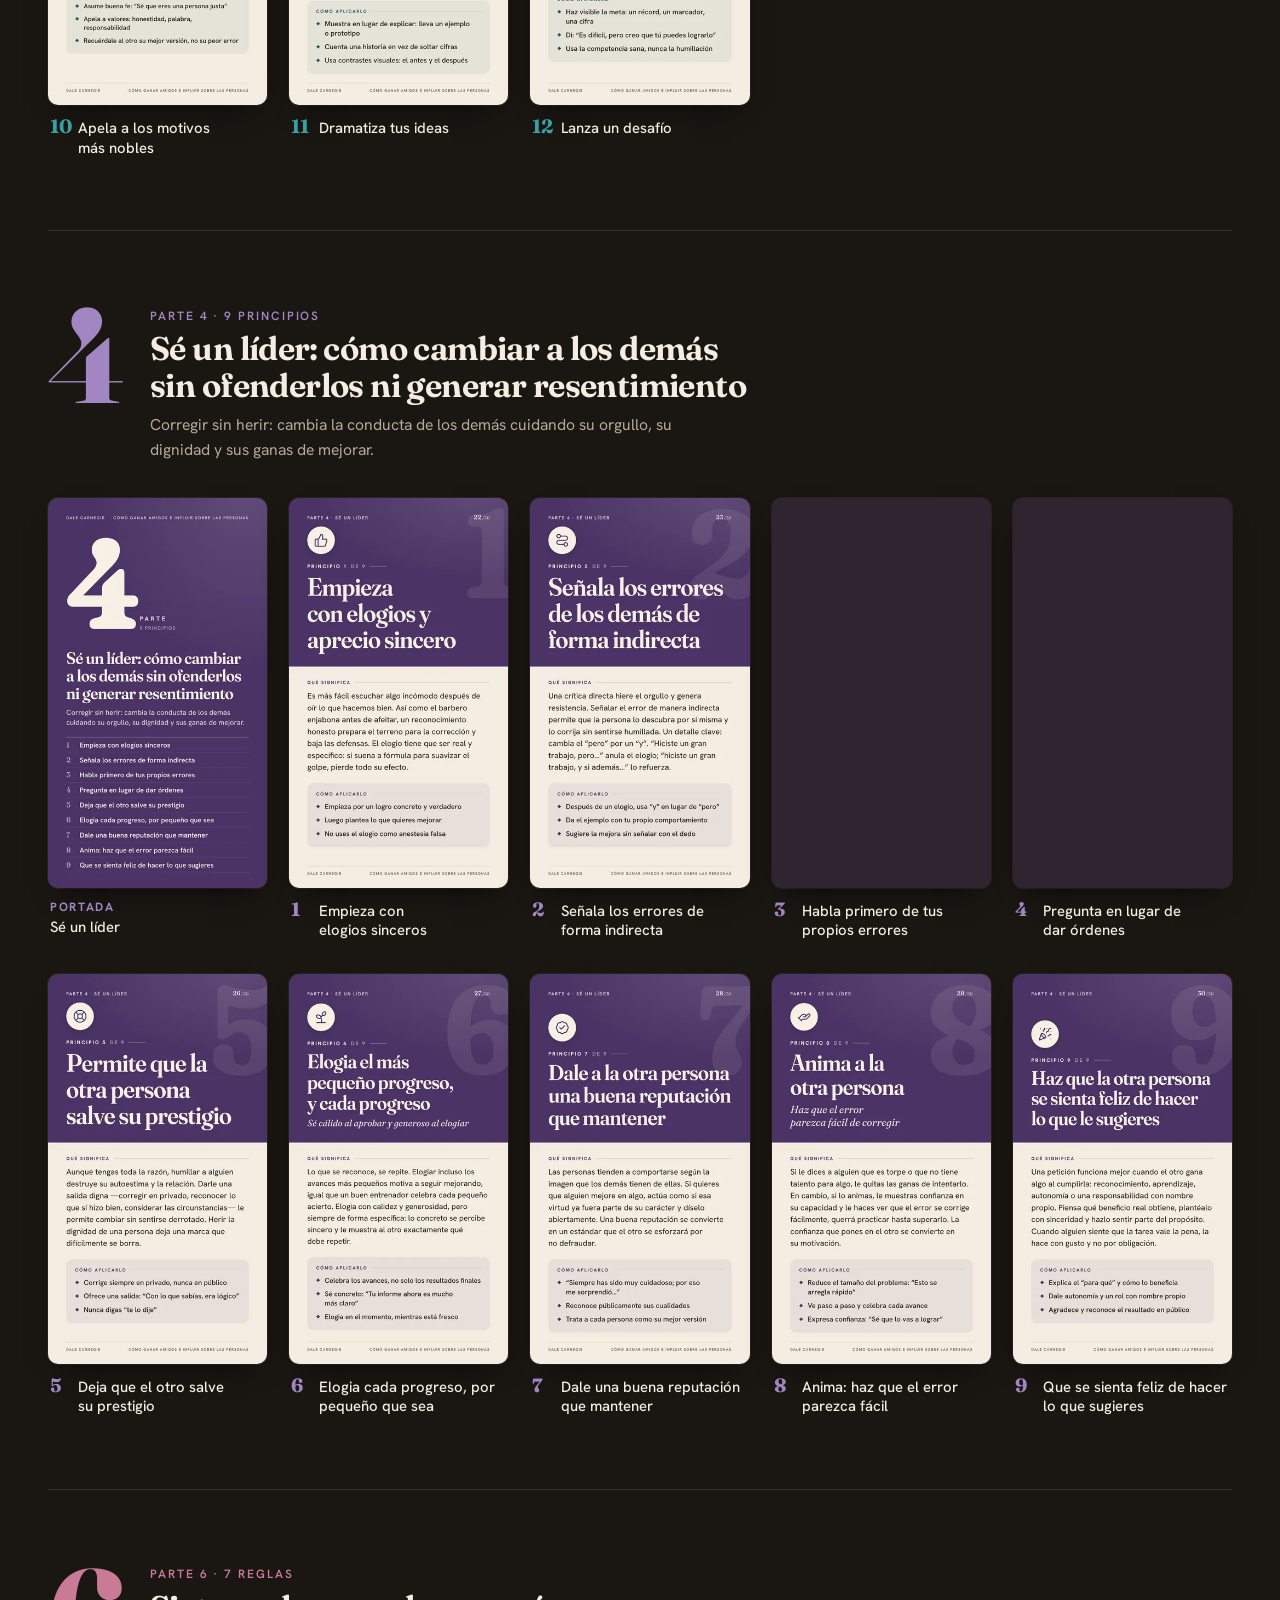
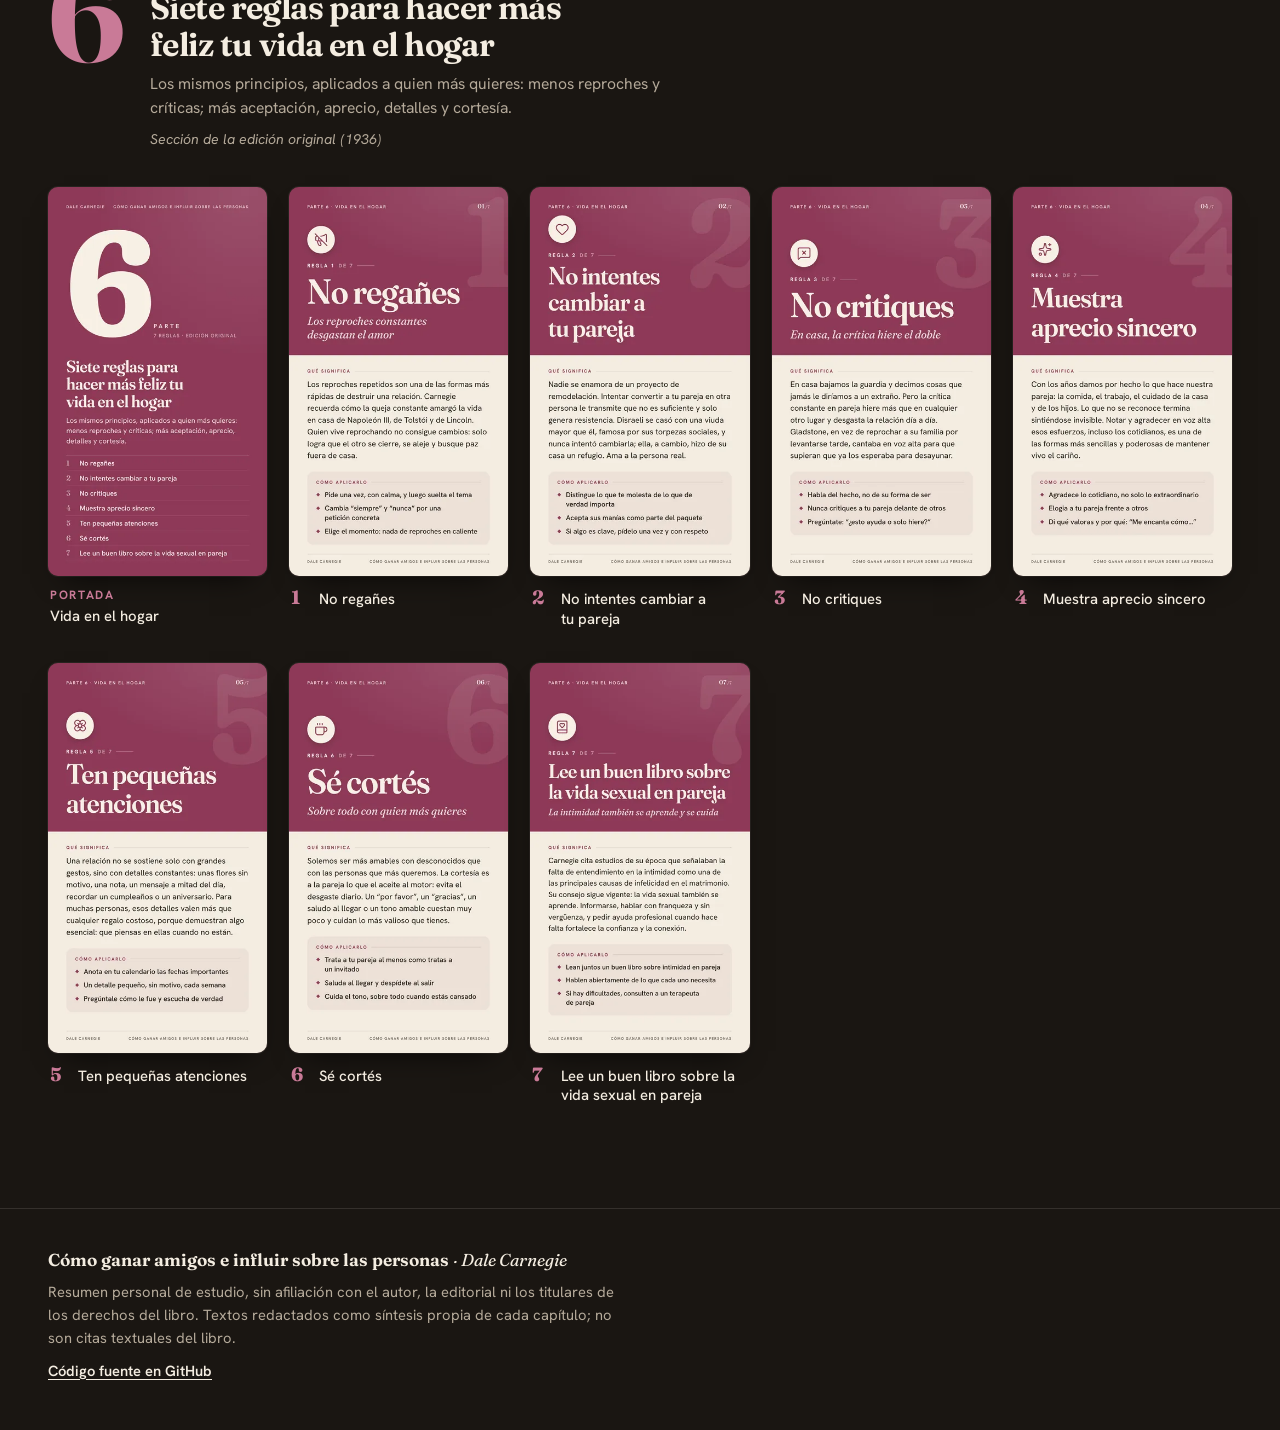
==== commit f08b0a73: "Cambia a un tema oscuro cálido y mejora la experiencia en celulares Tema oscuro: - Fondo casi negro " ====
--- a/index.html
+++ b/index.html
@@ -5,8 +5,8 @@
   <meta name="viewport" content="width=device-width, initial-scale=1, viewport-fit=cover">
   <title>Cómo ganar amigos e influir sobre las personas · 30 principios y 7 reglas</title>
   <meta name="description" content="Los 30 principios y las 7 reglas del libro de Dale Carnegie en tarjetas de referencia rápida: qué significa cada uno, cómo aplicarlo y un mapa general.">
-  <meta name="theme-color" content="#F4EDE1">
-  <meta name="color-scheme" content="light">
+  <meta name="theme-color" content="#1A1612">
+  <meta name="color-scheme" content="dark">
   <link rel="canonical" href="https://metapro-art.github.io/como-ganar-amigos/">
 
   <!-- Compartir en redes (Open Graph y Twitter Card): las URL deben ser absolutas -->
@@ -30,9 +30,13 @@
   <link rel="icon" href="assets/icons/favicon.svg" type="image/svg+xml">
   <link rel="apple-touch-icon" href="assets/icons/apple-touch-icon.png">
 
+  <!-- Google Fonts sin bloquear el pintado: con mala señal la página se ve de
+       inmediato con fuentes de respaldo y cambia a Fraunces/Hanken al llegar. -->
   <link rel="preconnect" href="https://fonts.googleapis.com">
   <link rel="preconnect" href="https://fonts.gstatic.com" crossorigin>
-  <link rel="stylesheet" href="https://fonts.googleapis.com/css2?family=Fraunces:ital,opsz,wght,SOFT@0,9..144,400..800,100;1,9..144,400..800,100&family=Hanken+Grotesk:wght@400..700&display=swap">
+  <link rel="preload" as="style" href="https://fonts.googleapis.com/css2?family=Fraunces:ital,opsz,wght,SOFT@0,9..144,400..800,100;1,9..144,400..800,100&family=Hanken+Grotesk:wght@400..700&display=swap">
+  <link rel="stylesheet" href="https://fonts.googleapis.com/css2?family=Fraunces:ital,opsz,wght,SOFT@0,9..144,400..800,100;1,9..144,400..800,100&family=Hanken+Grotesk:wght@400..700&display=swap" media="print" onload="this.media='all'">
+  <noscript><link rel="stylesheet" href="https://fonts.googleapis.com/css2?family=Fraunces:ital,opsz,wght,SOFT@0,9..144,400..800,100;1,9..144,400..800,100&family=Hanken+Grotesk:wght@400..700&display=swap"></noscript>
   <link rel="stylesheet" href="assets/css/styles.css">
 
   <link rel="preload" href="data/cards.json" as="fetch" crossorigin>
--- a/assets/css/styles.css
+++ b/assets/css/styles.css
@@ -1,20 +1,31 @@
 /* ==========================================================================
    Cómo ganar amigos — tarjetas de referencia rápida
-   Mobile-first. Paleta, tipografías y medidas en las variables de :root.
-   Los colores de cada sección llegan desde cards.json como --c (decorativo)
-   y --c-text (versión con contraste AA para texto pequeño).
+   Tema oscuro cálido (la paleta de las tarjetas, invertida). Mobile-first.
+   Paleta, tipografías y medidas en las variables de :root.
+
+   Cada sección recibe desde cards.json dos colores:
+     --c       color original de la sección (rellenos, resplandores, fondos)
+     --c-text  variante clara del mismo tono con contraste AA sobre el fondo
+               oscuro (texto, números grandes y detalles); la calcula data.js
    ========================================================================== */
 
 :root {
+  /* Colores de las tarjetas */
   --paper: #F4EDE1;
-  --paper-2: #EDE4D3;
-  --paper-light: #FBF7F0;
   --ink: #231F19;
-  --muted: #6B6256;
-  --line: #DCD0BC;
-  --night: #17130F;
+
+  /* Tema oscuro */
+  --bg: #1A1612; /* fondo de la página */
+  --surface-1: #231F19; /* chips, buscador, paneles (= la tinta de las tarjetas) */
+  --surface-2: #2E2822; /* cajas destacadas como «Cómo aplicarlo» */
+  --night: #100D0A; /* fondo del visor */
+  --text: #F4EDE1; /* texto principal (= el papel de las tarjetas) */
+  --muted: #B5AA9A; /* texto secundario: 7.9:1 sobre el fondo */
+  --line: rgb(244 237 225 / 0.12);
+  --line-strong: rgb(244 237 225 / 0.2);
   --accent: #A3402A; /* terracota (Parte 1) */
-  --accent-strong: #8A3522;
+  --accent-hover: #BA4A31;
+  --on-accent: #FBF7F0;
 
   --font-display: "Fraunces", "Iowan Old Style", "Palatino Linotype", "Book Antiqua", Georgia, serif;
   --font-text: "Hanken Grotesk", system-ui, -apple-system, "Segoe UI", Roboto, "Helvetica Neue", Arial, sans-serif;
@@ -24,13 +35,13 @@
 
   --radius: 14px;
   --radius-sm: 10px;
-  --shadow-1: 0 1px 2px rgb(35 31 25 / 0.07), 0 10px 22px -14px rgb(35 31 25 / 0.38);
-  --shadow-2: 0 2px 6px rgb(35 31 25 / 0.08), 0 24px 44px -20px rgb(35 31 25 / 0.55);
+  --shadow-1: 0 0 0 1px rgb(244 237 225 / 0.06), 0 14px 28px -16px rgb(0 0 0 / 0.85);
+  --shadow-2: 0 0 0 1px rgb(244 237 225 / 0.12), 0 28px 50px -22px rgb(0 0 0 / 0.95);
   --ease: cubic-bezier(0.2, 0.75, 0.25, 1);
   --gutter: clamp(16px, 4.5vw, 48px);
-  --bar-h: 60px;
-
-  color-scheme: light;
+  --bar-h: 64px;
+
+  color-scheme: dark;
 }
 
 /* ---------- Base ---------- */
@@ -42,6 +53,8 @@
 }
 
 html {
+  /* Mismo color que la página: evita destellos claros en el «rebote» de iOS */
+  background: var(--bg);
   -webkit-text-size-adjust: 100%;
   text-size-adjust: 100%;
   scroll-padding-top: calc(var(--bar-h) + 16px);
@@ -54,8 +67,8 @@
 body {
   margin: 0;
   min-height: 100vh;
-  background: var(--paper);
-  color: var(--ink);
+  background: var(--bg);
+  color: var(--text);
   font: 400 1rem/1.55 var(--font-text);
   -webkit-font-smoothing: antialiased;
   -moz-osx-font-smoothing: grayscale;
@@ -93,12 +106,18 @@
   color: inherit;
 }
 
+/* Sin zoom por doble toque al pulsar botones seguidos (p. ej. «Siguiente» en iOS) */
+a,
+button {
+  touch-action: manipulation;
+}
+
 [hidden] {
   display: none !important;
 }
 
 :focus-visible {
-  outline: 3px solid var(--ink);
+  outline: 3px solid var(--text);
   outline-offset: 3px;
 }
 
@@ -133,8 +152,8 @@
   z-index: 100;
   padding: 10px 18px;
   border-radius: 999px;
-  background: var(--ink);
-  color: var(--paper-light);
+  background: var(--text);
+  color: var(--bg);
   font-weight: 600;
   text-decoration: none;
   transform: translateY(-180%);
@@ -178,7 +197,7 @@
 }
 
 .btn:active {
-  transform: translateY(1px);
+  transform: translateY(1px) scale(0.99);
 }
 
 .btn .icon {
@@ -188,27 +207,18 @@
 
 .btn-primary {
   background: var(--accent);
-  color: var(--paper-light);
-  box-shadow: 0 14px 26px -16px rgb(163 64 42 / 0.95);
-}
-
-.btn-primary:hover {
-  background: var(--accent-strong);
+  color: var(--on-accent);
+  box-shadow: 0 16px 32px -16px rgb(186 74 49 / 0.95);
 }
 
 .btn-secondary {
-  border-color: rgb(35 31 25 / 0.24);
-  background: rgb(255 255 255 / 0.35);
-  color: var(--ink);
-}
-
-.btn-secondary:hover {
-  border-color: var(--ink);
-  background: rgb(255 255 255 / 0.6);
+  border-color: var(--line-strong);
+  background: rgb(244 237 225 / 0.04);
+  color: var(--text);
 }
 
 .btn-small {
-  min-height: 42px;
+  min-height: 44px;
   padding: 0.55em 1.1em;
   font-size: 0.92rem;
 }
@@ -231,12 +241,23 @@
   height: 22px;
 }
 
+@media (hover: hover) {
+  .btn-primary:hover {
+    background: var(--accent-hover);
+  }
+
+  .btn-secondary:hover {
+    border-color: var(--text);
+    background: rgb(244 237 225 / 0.08);
+  }
+}
+
 /* ---------- Inicio (hero) ---------- */
 
 .hero {
   position: relative;
   overflow: hidden;
-  padding-block: clamp(36px, 8vw, 104px) clamp(28px, 5vw, 64px);
+  padding-block: clamp(32px, 8vw, 104px) clamp(28px, 5vw, 64px);
 }
 
 .hero-inner {
@@ -248,7 +269,7 @@
 
 .hero-title {
   margin-top: 0.45em;
-  font: 700 clamp(2.75rem, 9vw, 5.75rem)/0.96 var(--font-display);
+  font: 700 clamp(2.6rem, 9vw, 5.75rem)/0.96 var(--font-display);
   letter-spacing: -0.035em;
   text-wrap: balance;
 }
@@ -277,14 +298,30 @@
   gap: 12px;
 }
 
+/* En teléfonos los botones ocupan el ancho (más fáciles de tocar) */
+@media (max-width: 480px) {
+  .hero-actions .btn {
+    flex: 1 1 auto;
+  }
+}
+
 /* Abanico decorativo con las portadas de cada parte */
 .hero-deck {
-  --deck-w: clamp(100px, 27vw, 190px);
+  --deck-w: clamp(88px, 27vw, 190px);
   position: relative;
   width: 100%;
   max-width: 560px;
   height: calc(var(--deck-w) * 1.78 + 28px);
   margin-inline: auto;
+}
+
+/* Resplandor cálido detrás del abanico */
+.hero-deck::before {
+  content: "";
+  position: absolute;
+  inset: -12% -18% -18%;
+  background: radial-gradient(closest-side, rgb(163 64 42 / 0.3), rgb(163 64 42 / 0.08) 55%, transparent);
+  pointer-events: none;
 }
 
 .deck-card {
@@ -295,7 +332,7 @@
   margin-left: calc(var(--deck-w) / -2);
   border-radius: var(--radius-sm);
   overflow: hidden;
-  box-shadow: var(--shadow-2);
+  box-shadow: 0 0 0 1px rgb(244 237 225 / 0.08), 0 26px 50px -20px rgb(0 0 0 / 0.9);
   transform-origin: 50% 165%;
   transform: rotate(calc(var(--i) * 7deg));
   transition: transform 0.4s var(--ease), box-shadow 0.4s;
@@ -304,7 +341,7 @@
 .deck-card img {
   width: 100%;
   height: auto;
-  background: var(--paper-2);
+  background: var(--surface-1);
 }
 
 @media (hover: hover) {
@@ -333,16 +370,17 @@
   position: sticky;
   top: 0;
   z-index: 30;
-  background: rgb(244 237 225 / 0.92);
-  -webkit-backdrop-filter: blur(12px) saturate(1.3);
-  backdrop-filter: blur(12px) saturate(1.3);
+  padding-top: env(safe-area-inset-top);
+  background: rgb(26 22 18 / 0.88);
+  -webkit-backdrop-filter: blur(14px) saturate(1.2);
+  backdrop-filter: blur(14px) saturate(1.2);
   border-bottom: 1px solid transparent;
   transition: border-color 0.2s, box-shadow 0.25s;
 }
 
 .sectionbar.is-stuck {
   border-bottom-color: var(--line);
-  box-shadow: 0 12px 30px -24px rgb(35 31 25 / 0.6);
+  box-shadow: 0 16px 30px -22px rgb(0 0 0 / 0.95);
 }
 
 .sectionbar-inner {
@@ -360,6 +398,7 @@
   margin-left: -6px;
   padding: 10px 32px 10px 6px;
   overflow-x: auto;
+  overscroll-behavior-x: contain;
   scrollbar-width: none;
   -webkit-mask-image: linear-gradient(90deg, #000 calc(100% - 32px), transparent);
   mask-image: linear-gradient(90deg, #000 calc(100% - 32px), transparent);
@@ -374,36 +413,38 @@
   display: inline-flex;
   align-items: center;
   gap: 8px;
-  min-height: 40px;
+  min-height: 42px;
   padding: 0 16px;
-  border: 1px solid var(--line);
+  border: 1px solid var(--line-strong);
   border-radius: 999px;
-  background: rgb(255 255 255 / 0.4);
-  color: var(--ink);
+  background: var(--surface-1);
+  color: var(--text);
   font: 600 0.92rem/1 var(--font-text);
   white-space: nowrap;
   transition: background-color 0.2s, border-color 0.2s, color 0.2s;
-}
-
-.chip:hover {
-  border-color: var(--c-text, var(--ink));
 }
 
 .chip-dot {
   width: 9px;
   height: 9px;
   border-radius: 50%;
-  background: var(--c);
+  background: var(--c-text, var(--text));
 }
 
 .chip[aria-pressed="true"] {
   border-color: transparent;
-  background: var(--c-text, var(--ink));
-  color: var(--paper-light);
+  background: var(--c-text, var(--text));
+  color: var(--bg);
 }
 
 .chip[aria-pressed="true"] .chip-dot {
-  background: var(--paper-light);
+  background: var(--bg);
+}
+
+@media (hover: hover) {
+  .chip:hover {
+    border-color: var(--c-text, var(--text));
+  }
 }
 
 .search {
@@ -423,11 +464,11 @@
   width: 100%;
   height: 44px;
   padding: 0 44px 0 44px;
-  border: 1px solid var(--line);
+  border: 1px solid var(--line-strong);
   border-radius: 999px;
-  background: var(--paper-light);
-  color: var(--ink);
-  font: 500 1rem/1 var(--font-text);
+  background: var(--surface-1);
+  color: var(--text);
+  font: 500 1rem/1 var(--font-text); /* 16 px: iOS no hace zoom al enfocar */
   -webkit-appearance: none;
   appearance: none;
 }
@@ -439,8 +480,8 @@
 
 .search-input:focus {
   outline: none;
-  border-color: var(--ink);
-  box-shadow: 0 0 0 3px rgb(35 31 25 / 0.16);
+  border-color: var(--text);
+  box-shadow: 0 0 0 3px rgb(244 237 225 / 0.2);
 }
 
 .search-input::-webkit-search-cancel-button {
@@ -466,21 +507,31 @@
   color: var(--muted);
 }
 
-.search-clear:hover {
-  color: var(--ink);
-}
-
 .sectionbar.has-query .search-clear {
   display: inline-grid;
 }
 
 .search-toggle {
-  border: 1px solid var(--line);
-  background: rgb(255 255 255 / 0.4);
-}
-
-.search-toggle:hover {
-  border-color: var(--ink);
+  border: 1px solid var(--line-strong);
+  background: var(--surface-1);
+  color: var(--text);
+}
+
+@media (hover: hover) {
+  .search-clear:hover {
+    color: var(--text);
+  }
+
+  .search-toggle:hover {
+    border-color: var(--text);
+  }
+}
+
+/* Pantallas táctiles: chips de 44 px de alto, fáciles de tocar */
+@media (pointer: coarse) {
+  .chip {
+    min-height: 44px;
+  }
 }
 
 /* Pantallas angostas: la búsqueda se despliega en lugar de los chips */
@@ -492,7 +543,7 @@
 
   .sectionbar.is-searching .search {
     flex: 1;
-    padding-block: 8px;
+    padding-block: 10px;
   }
 
   .sectionbar.is-searching .search-field {
@@ -558,7 +609,7 @@
   font: 700 clamp(4.4rem, 13vw, 8.25rem)/0.8 var(--font-display);
   letter-spacing: -0.045em;
   font-variant-numeric: lining-nums;
-  color: var(--c);
+  color: var(--c-text, var(--text));
   user-select: none;
 }
 
@@ -655,7 +706,7 @@
 }
 
 .tile-link:focus-visible {
-  outline-color: var(--c-text, var(--ink));
+  outline-color: var(--c-text, var(--text));
   outline-offset: 5px;
 }
 
@@ -664,8 +715,8 @@
   aspect-ratio: var(--card-ratio);
   border-radius: var(--radius-sm);
   overflow: hidden;
-  background: var(--paper-2);
-  background: color-mix(in srgb, var(--c) 16%, var(--paper-2));
+  background: var(--surface-1);
+  background: color-mix(in srgb, var(--c) 30%, var(--surface-1));
   box-shadow: var(--shadow-1);
   transition: transform 0.3s var(--ease), box-shadow 0.3s var(--ease);
 }
@@ -690,6 +741,11 @@
   }
 }
 
+/* Respuesta al tocar en pantallas táctiles */
+.tile-link:active .tile-media {
+  transform: scale(0.98);
+}
+
 .tile-cap {
   display: flex;
   align-items: baseline;
@@ -707,14 +763,14 @@
   min-width: 1.05em;
   font: 700 1.2rem/1 var(--font-display);
   font-variant-numeric: lining-nums;
-  color: var(--c-text);
+  color: var(--c-text, var(--text));
 }
 
 .tile-kicker {
-  font: 700 0.68rem/1.2 var(--font-text);
-  letter-spacing: 0.15em;
+  font: 700 0.75rem/1.2 var(--font-text);
+  letter-spacing: 0.14em;
   text-transform: uppercase;
-  color: var(--c-text);
+  color: var(--c-text, var(--muted));
 }
 
 .tile-title {
@@ -730,14 +786,14 @@
   gap: 10px;
   margin-top: 40px;
   padding: 36px 24px;
-  border: 1px dashed var(--line);
+  border: 1px dashed var(--line-strong);
   border-radius: var(--radius);
   color: var(--muted);
   text-align: center;
 }
 
 .empty-title {
-  color: var(--ink);
+  color: var(--text);
   font: 650 1.3rem/1.25 var(--font-display);
 }
 
@@ -764,7 +820,7 @@
 }
 
 .footer-title {
-  color: var(--ink);
+  color: var(--text);
   font: 650 1.08rem/1.3 var(--font-display);
 }
 
@@ -774,7 +830,7 @@
 }
 
 .site-footer a {
-  color: var(--ink);
+  color: var(--text);
   font-weight: 600;
   text-underline-offset: 3px;
 }
@@ -789,12 +845,12 @@
   max-width: min(92vw, 420px);
   padding: 12px 20px;
   border-radius: 999px;
-  background: var(--ink);
-  color: var(--paper-light);
+  background: var(--text);
+  color: var(--bg);
   font-size: 0.95rem;
   font-weight: 600;
   text-align: center;
-  box-shadow: var(--shadow-2);
+  box-shadow: 0 18px 40px -16px rgb(0 0 0 / 0.9);
   opacity: 0;
   pointer-events: none;
   transform: translate(-50%, 16px);
@@ -826,7 +882,7 @@
   border: 0;
   overflow: hidden;
   background: var(--night);
-  color: var(--paper);
+  color: var(--text);
   overscroll-behavior: contain;
 }
 
@@ -906,8 +962,7 @@
   width: 10px;
   height: 10px;
   border-radius: 50%;
-  background: var(--c);
-  box-shadow: 0 0 0 2px rgb(244 237 225 / 0.3);
+  background: var(--c-text, var(--text));
 }
 
 .viewer-counter {
@@ -919,14 +974,6 @@
 
 .viewer .icon-btn {
   background: rgb(244 237 225 / 0.08);
-}
-
-.viewer .icon-btn:hover {
-  background: rgb(244 237 225 / 0.18);
-}
-
-.viewer :focus-visible {
-  outline-color: var(--paper);
 }
 
 .viewer-body {
@@ -958,7 +1005,7 @@
   border-radius: 12px;
   overflow: hidden;
   background: rgb(244 237 225 / 0.06);
-  box-shadow: 0 30px 70px -24px rgb(0 0 0 / 0.75), 0 0 0 1px rgb(244 237 225 / 0.06);
+  box-shadow: 0 30px 70px -24px rgb(0 0 0 / 0.8), 0 0 0 1px rgb(244 237 225 / 0.07);
   transition: transform 0.3s var(--ease);
 }
 
@@ -1022,15 +1069,12 @@
   margin: 6px 12px 10px;
   overflow-y: auto;
   overscroll-behavior: contain;
+  border: 1px solid var(--line);
   border-radius: 18px;
-  background: var(--paper);
-  color: var(--ink);
-  box-shadow: 0 30px 70px -30px rgb(0 0 0 / 0.85);
+  background: var(--surface-1);
+  color: var(--text);
+  box-shadow: 0 30px 70px -30px rgb(0 0 0 / 0.9);
   animation: text-in 0.25s var(--ease) both;
-}
-
-.viewer-text :focus-visible {
-  outline-color: var(--ink);
 }
 
 @keyframes text-in {
@@ -1109,7 +1153,7 @@
   margin-top: 24px;
   padding: 2px 20px 20px;
   border-radius: var(--radius);
-  background: var(--paper-2);
+  background: var(--surface-2);
 }
 
 .vt-howto .vt-label {
@@ -1137,7 +1181,7 @@
   width: 8px;
   height: 8px;
   border-radius: 1px;
-  background: var(--c);
+  background: var(--c-text, var(--text));
   transform: rotate(45deg);
 }
 
@@ -1152,19 +1196,15 @@
   display: flex;
   align-items: baseline;
   gap: 14px;
+  min-height: 44px;
   padding: 11px 0;
   border-bottom: 1px solid var(--line);
   text-decoration: none;
 }
 
-.vt-list a:hover span:last-child {
-  text-decoration: underline;
-  text-underline-offset: 3px;
-}
-
 .vt-num {
   min-width: 1.4em;
-  color: var(--c-text);
+  color: var(--c-text, var(--text));
   font: 700 1.05rem/1 var(--font-display);
   font-variant-numeric: lining-nums;
 }
@@ -1172,13 +1212,9 @@
 .vt-copy {
   justify-self: start;
   margin-top: 28px;
-  border-color: rgb(35 31 25 / 0.22);
+  border-color: var(--line-strong);
   background: transparent;
-  color: var(--ink);
-}
-
-.vt-copy:hover {
-  border-color: var(--ink);
+  color: var(--text);
 }
 
 /* Barra inferior de herramientas */
@@ -1211,9 +1247,8 @@
   height: 24px;
 }
 
-.tool:hover {
-  background: rgb(244 237 225 / 0.1);
-  color: var(--paper);
+.tool:active {
+  background: rgb(244 237 225 / 0.14);
 }
 
 .tool:disabled {
@@ -1224,7 +1259,7 @@
 
 .tool[aria-expanded="true"] {
   background: rgb(244 237 225 / 0.16);
-  color: var(--paper);
+  color: var(--text);
 }
 
 .tool .label-when-open,
@@ -1237,6 +1272,30 @@
 .tool[aria-expanded="true"] .label-when-open,
 .tool[aria-expanded="true"] .icon-when-open {
   display: block;
+}
+
+@media (hover: hover) {
+  .viewer .icon-btn:hover {
+    background: rgb(244 237 225 / 0.18);
+  }
+
+  .tool:hover {
+    background: rgb(244 237 225 / 0.1);
+    color: var(--text);
+  }
+
+  .tool:disabled:hover {
+    background: transparent;
+  }
+
+  .vt-list a:hover span:last-child {
+    text-decoration: underline;
+    text-underline-offset: 3px;
+  }
+
+  .vt-copy:hover {
+    border-color: var(--text);
+  }
 }
 
 @media (min-width: 720px) {
@@ -1264,10 +1323,40 @@
   }
 }
 
+/* Teléfono en horizontal: barras más compactas para dejarle más alto a la tarjeta */
+@media (max-height: 520px) and (orientation: landscape) {
+  .viewer-bar {
+    padding-top: calc(4px + env(safe-area-inset-top));
+    padding-bottom: 0;
+  }
+
+  .viewer-stage {
+    padding-block: 4px;
+  }
+
+  .viewer-tools {
+    padding-top: 2px;
+    padding-bottom: calc(4px + env(safe-area-inset-bottom));
+  }
+
+  .tool {
+    min-height: 40px;
+    padding-inline: 14px;
+  }
+
+  /* Solo iconos; el texto sigue disponible para lectores de pantalla */
+  .tool > span {
+    position: absolute;
+    width: 1px;
+    height: 1px;
+    overflow: hidden;
+    clip-path: inset(50%);
+    white-space: nowrap;
+  }
+}
+
 .viewer .toast {
   bottom: calc(96px + env(safe-area-inset-bottom));
-  background: var(--paper-light);
-  color: var(--ink);
 }
 
 /* ---------- Movimiento reducido ---------- */
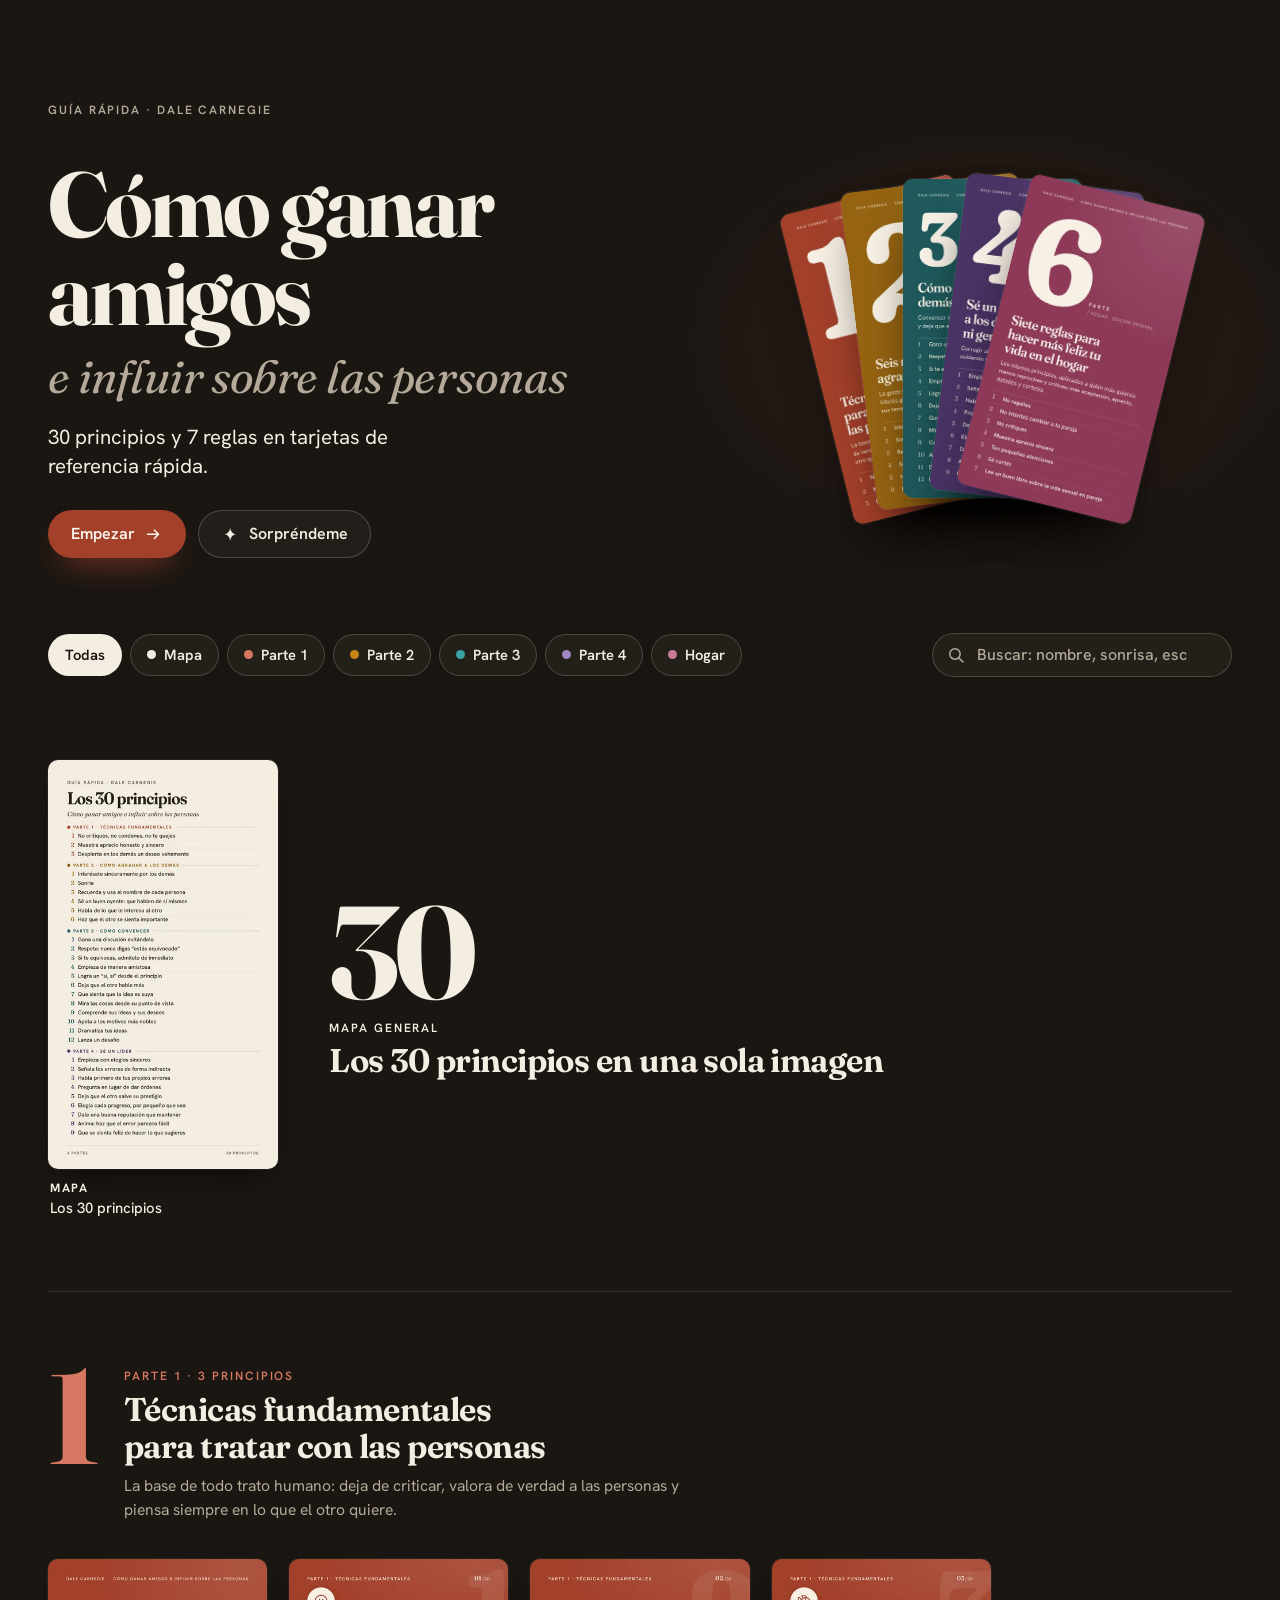
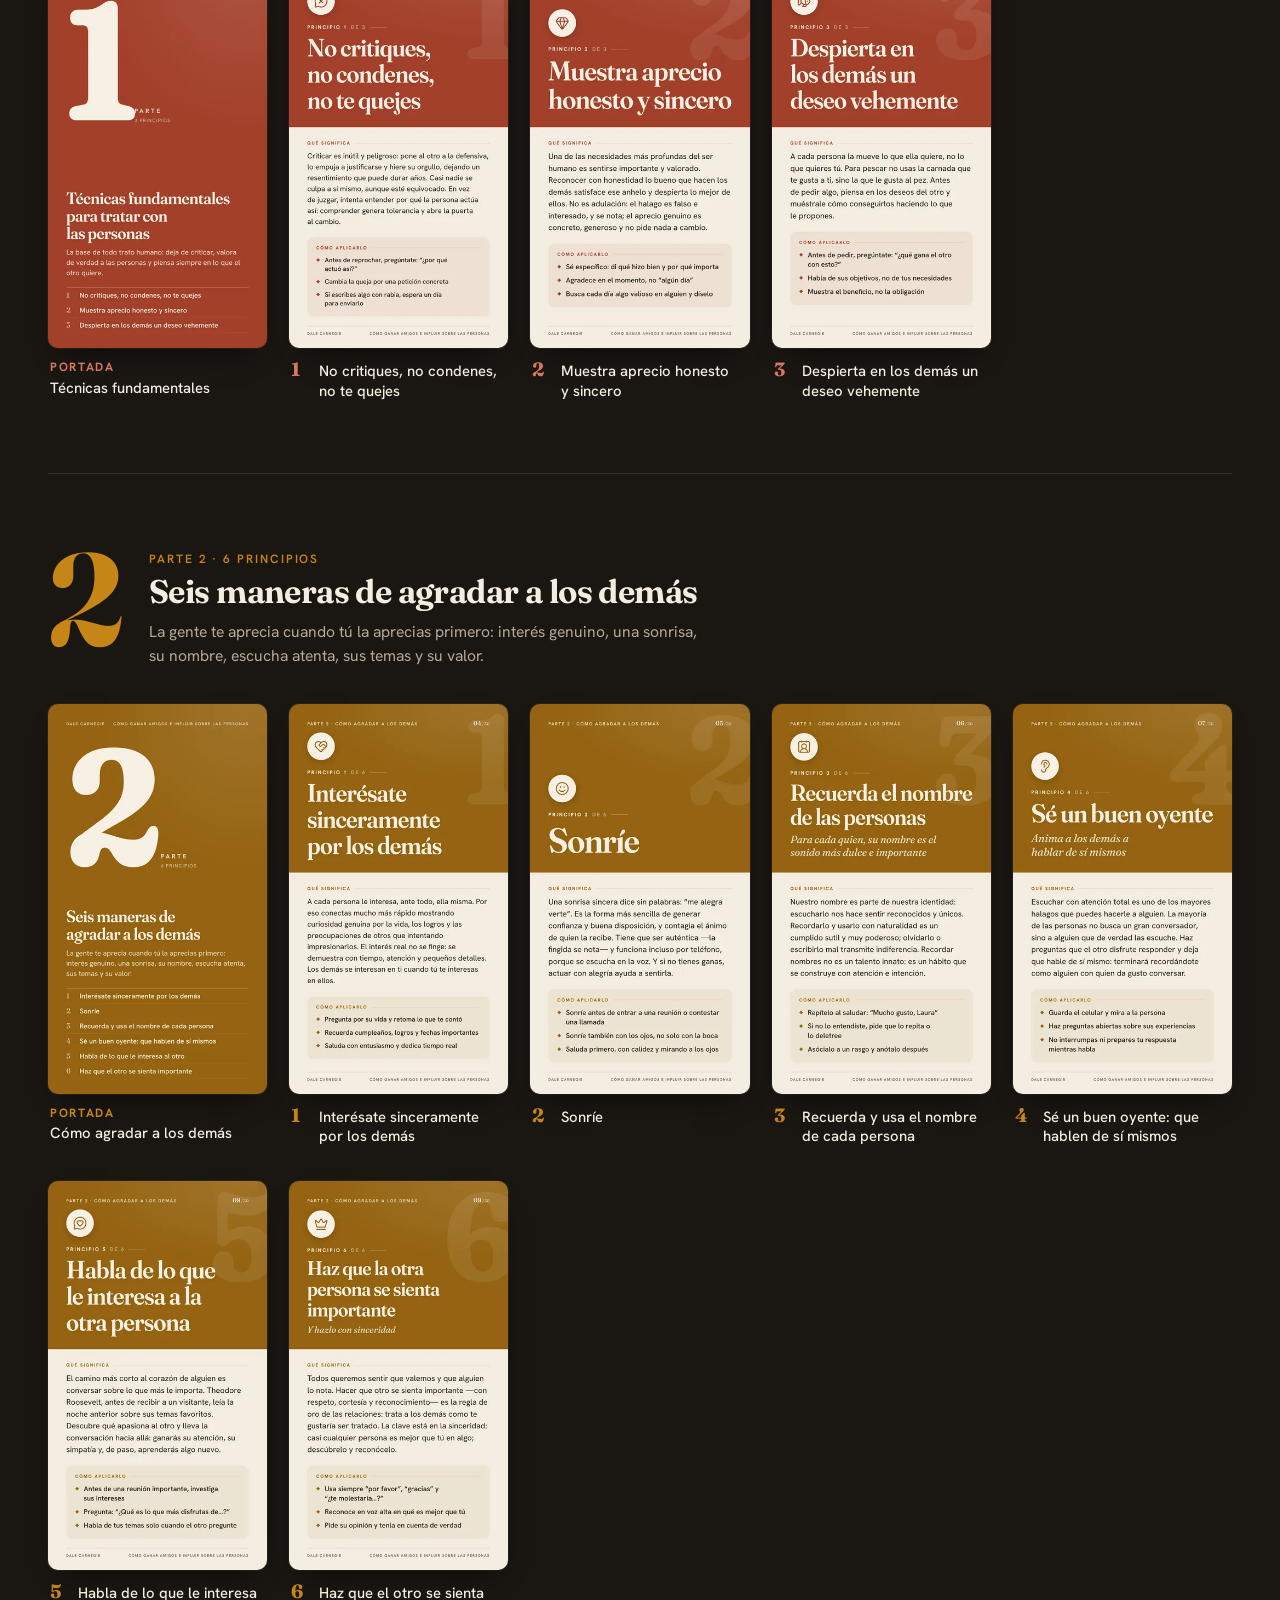
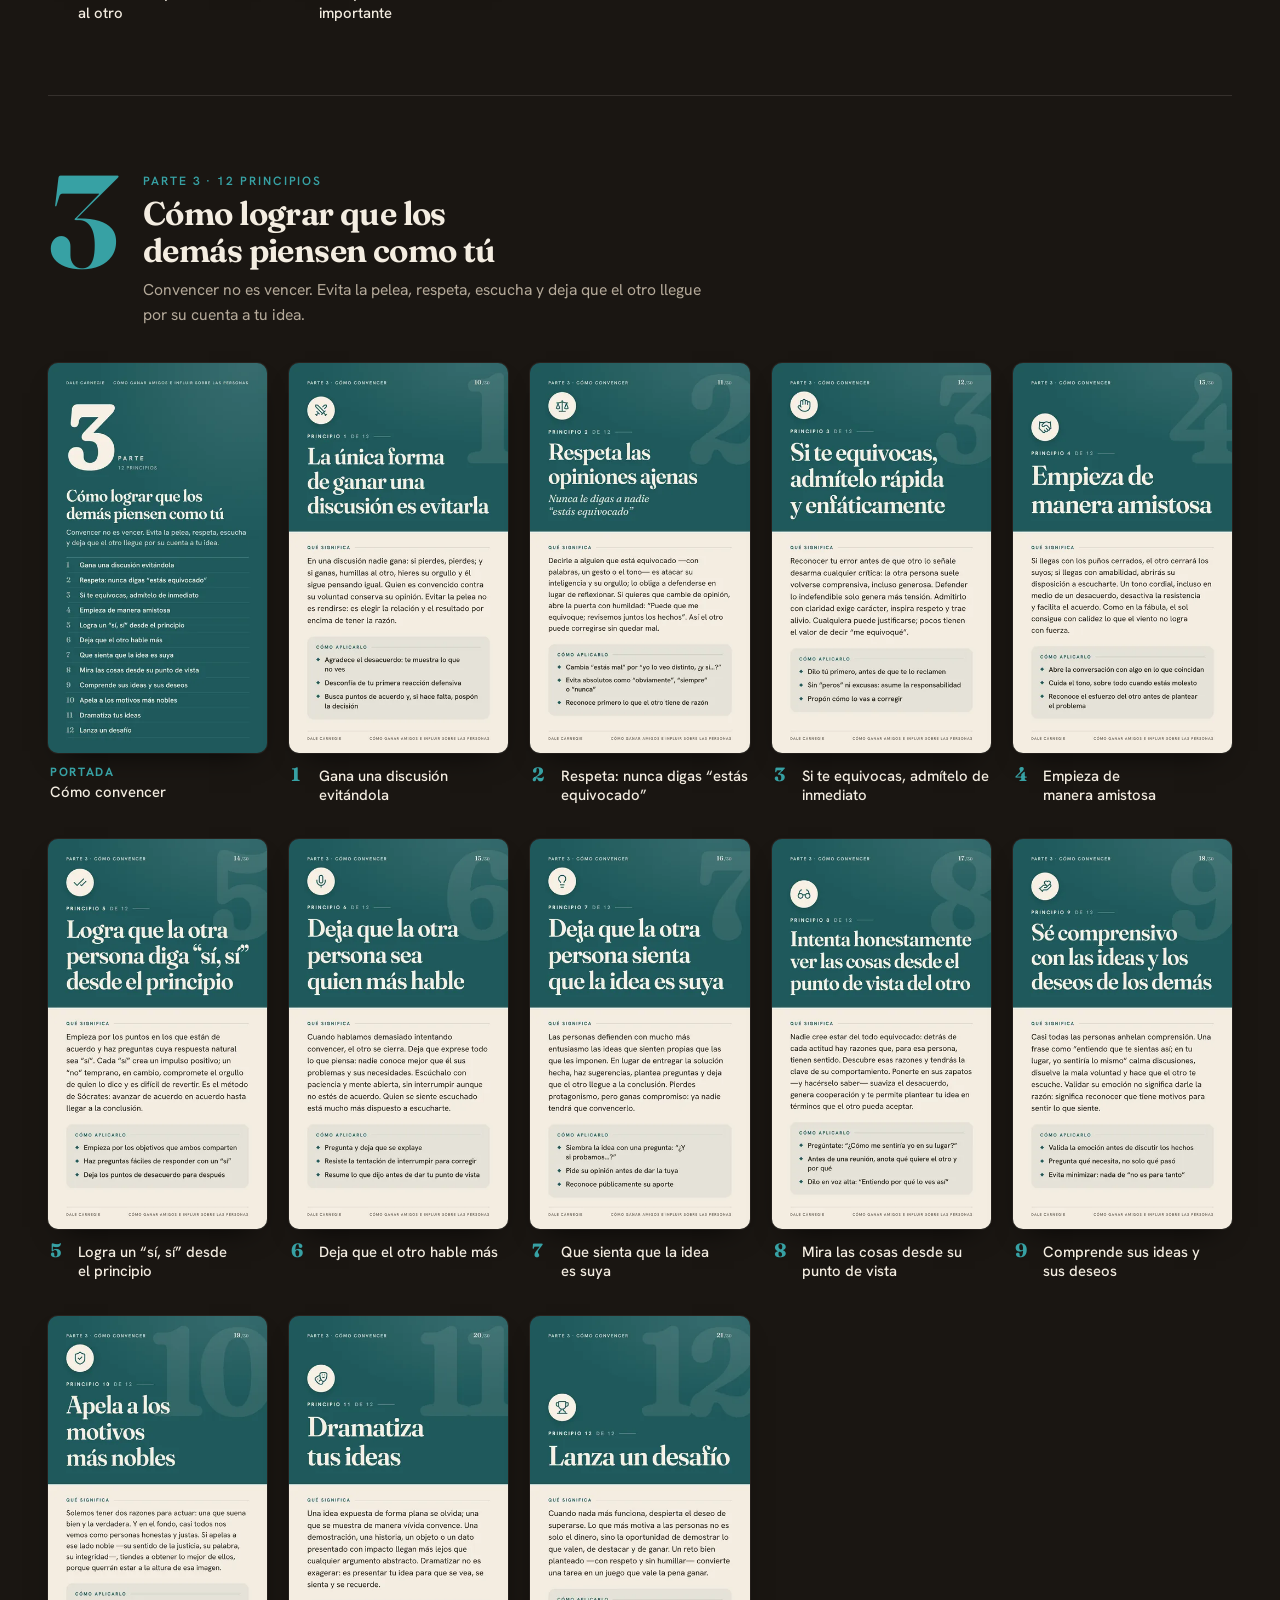
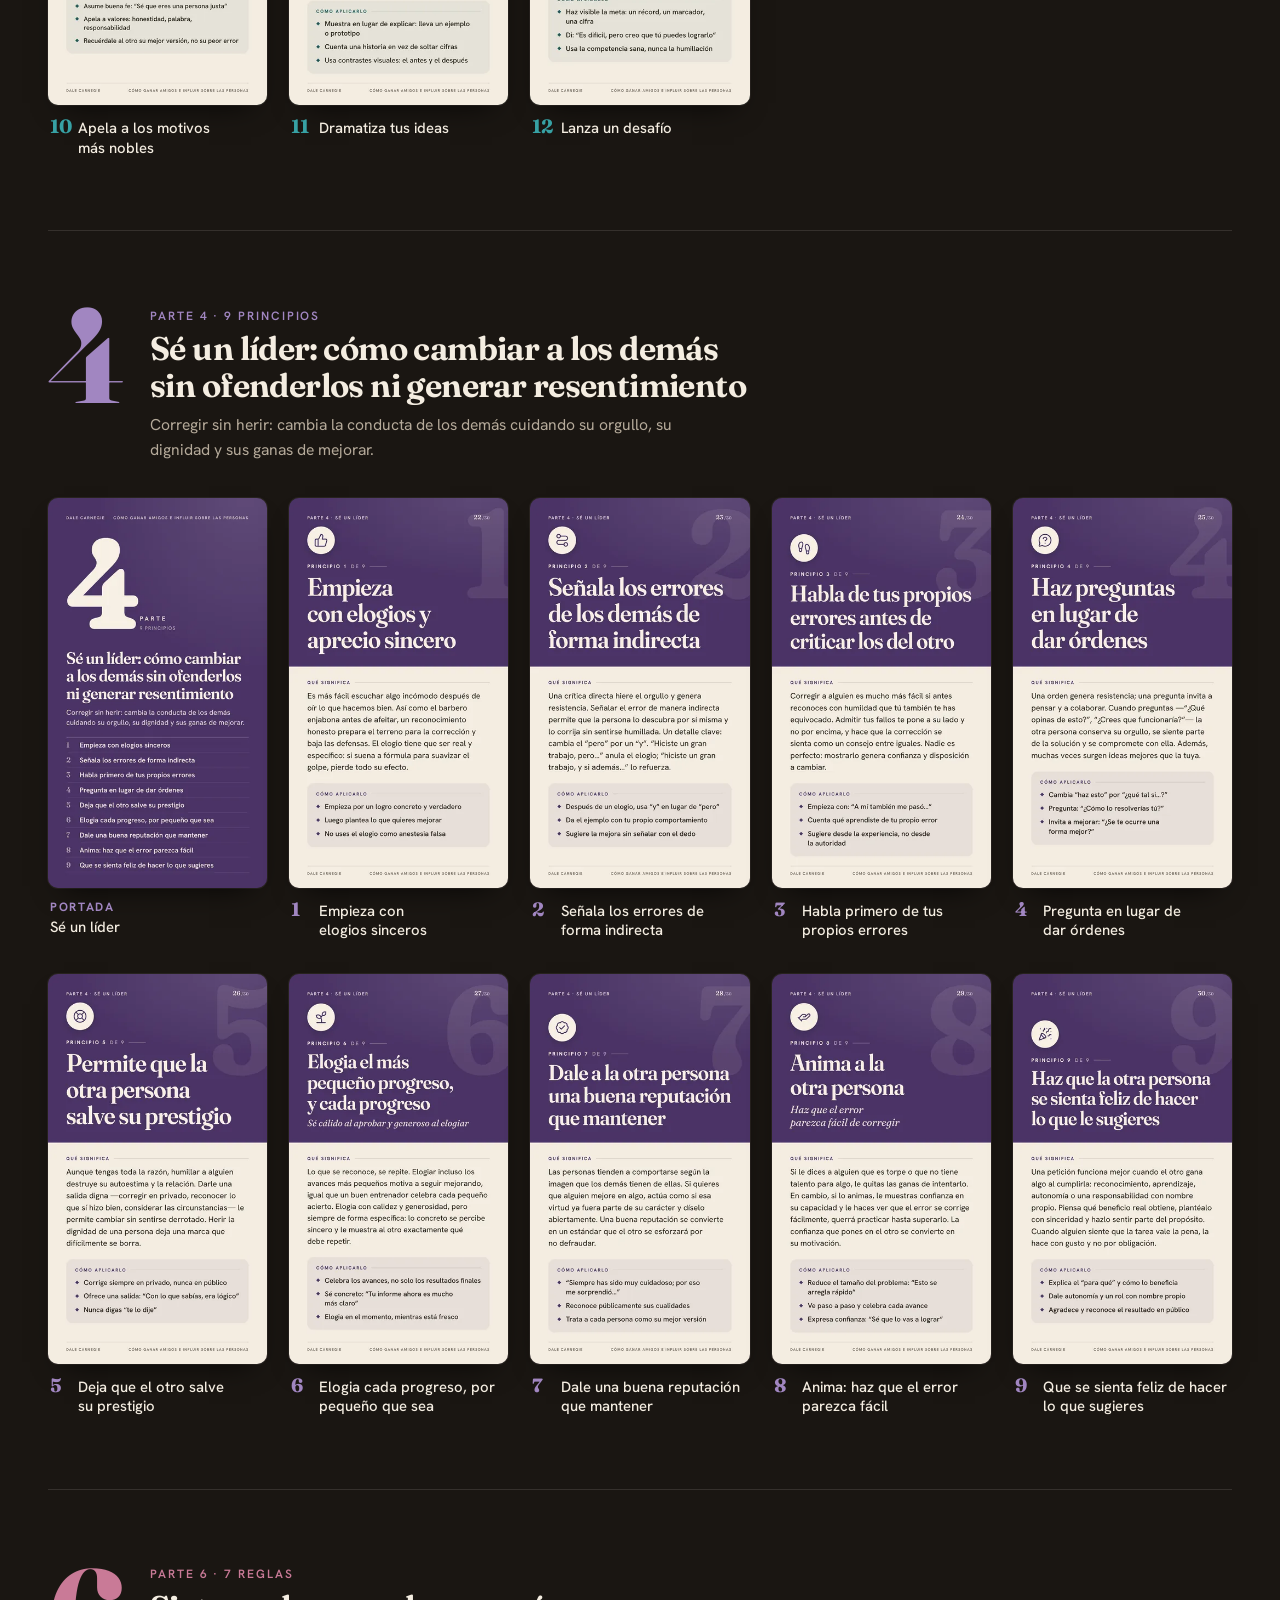
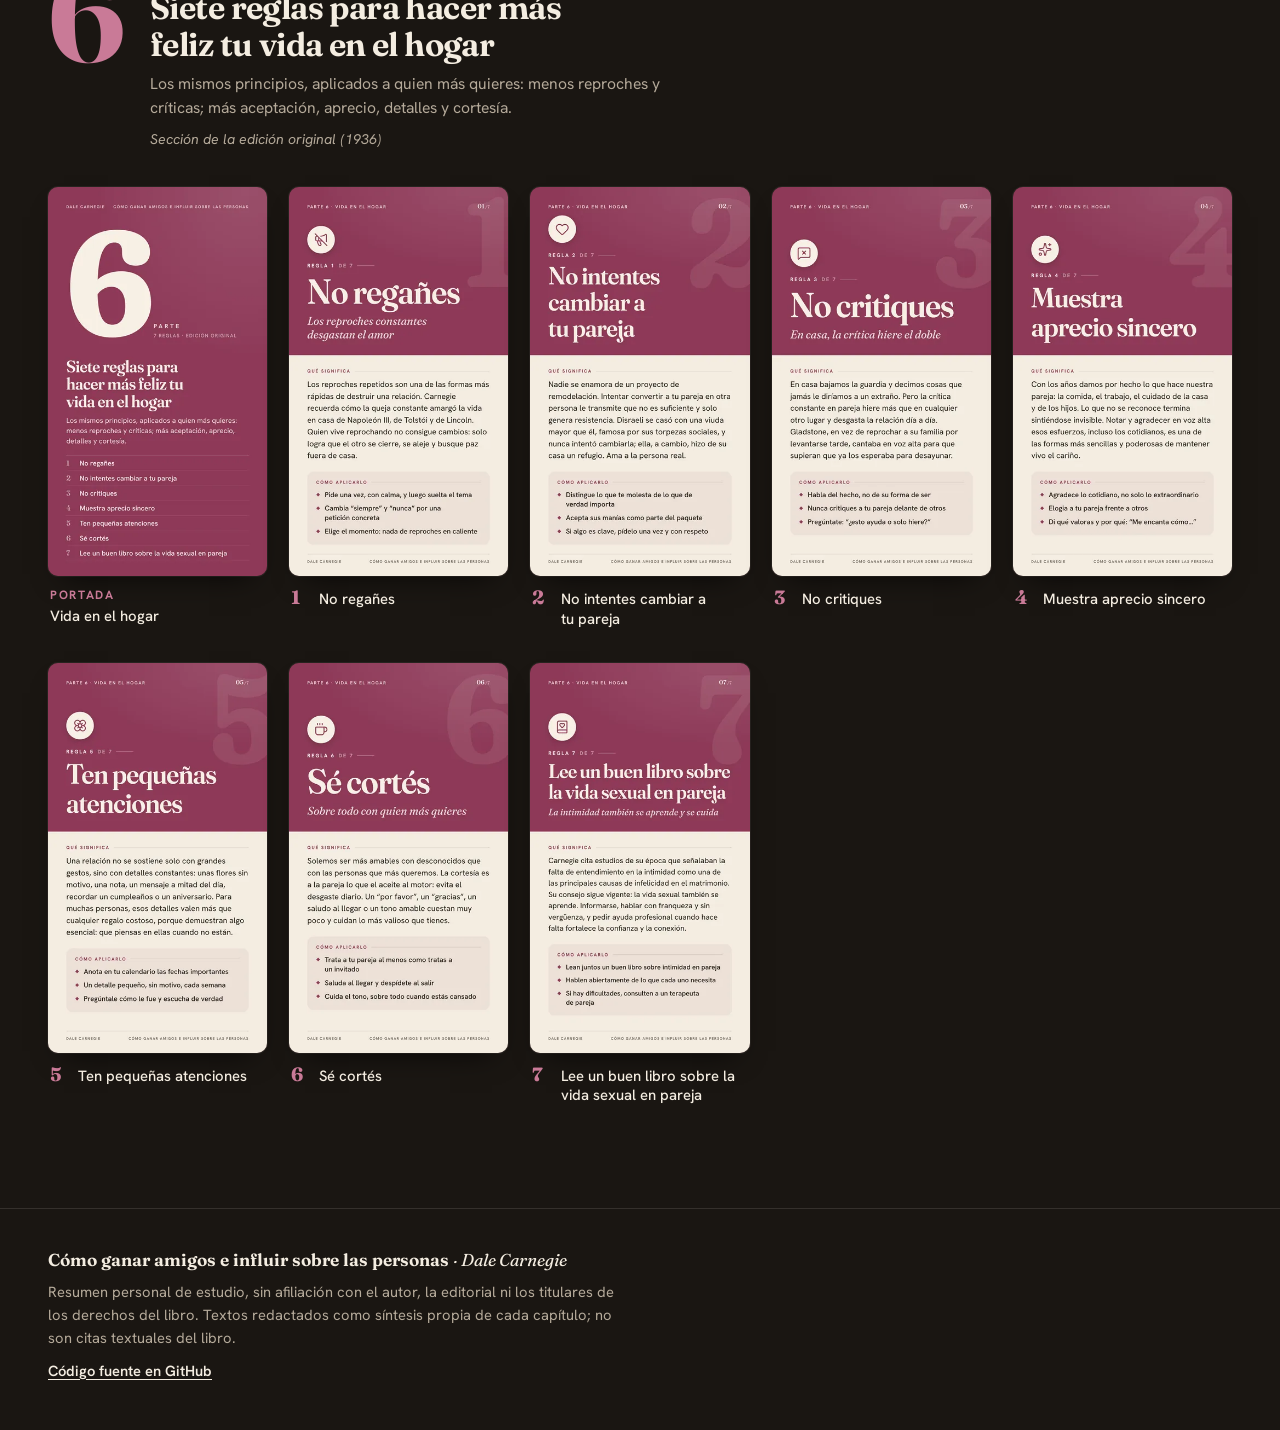
==== commit 0593b059: "Evita el anillo de foco al abrir el visor desde un enlace El foco va al propio visor (anunciado con " ====
--- a/index.html
+++ b/index.html
@@ -133,7 +133,7 @@
   <div class="toast" role="status" aria-live="polite" aria-atomic="true"></div>
 
   <!-- Visor a pantalla completa -->
-  <dialog class="viewer" aria-labelledby="visor-titulo" aria-describedby="visor-contador">
+  <dialog class="viewer" aria-labelledby="visor-titulo" aria-describedby="visor-contador" tabindex="-1">
     <div class="viewer-glow" aria-hidden="true"></div>
     <header class="viewer-bar">
       <p class="viewer-section"><span class="viewer-dot" aria-hidden="true"></span><span class="viewer-section-label"></span></p>
--- a/assets/css/styles.css
+++ b/assets/css/styles.css
@@ -902,6 +902,11 @@
   background: var(--night);
 }
 
+/* El visor recibe el foco al abrirse; su contenedor no necesita anillo */
+.viewer:focus {
+  outline: none;
+}
+
 @keyframes viewer-in {
   from {
     opacity: 0;
